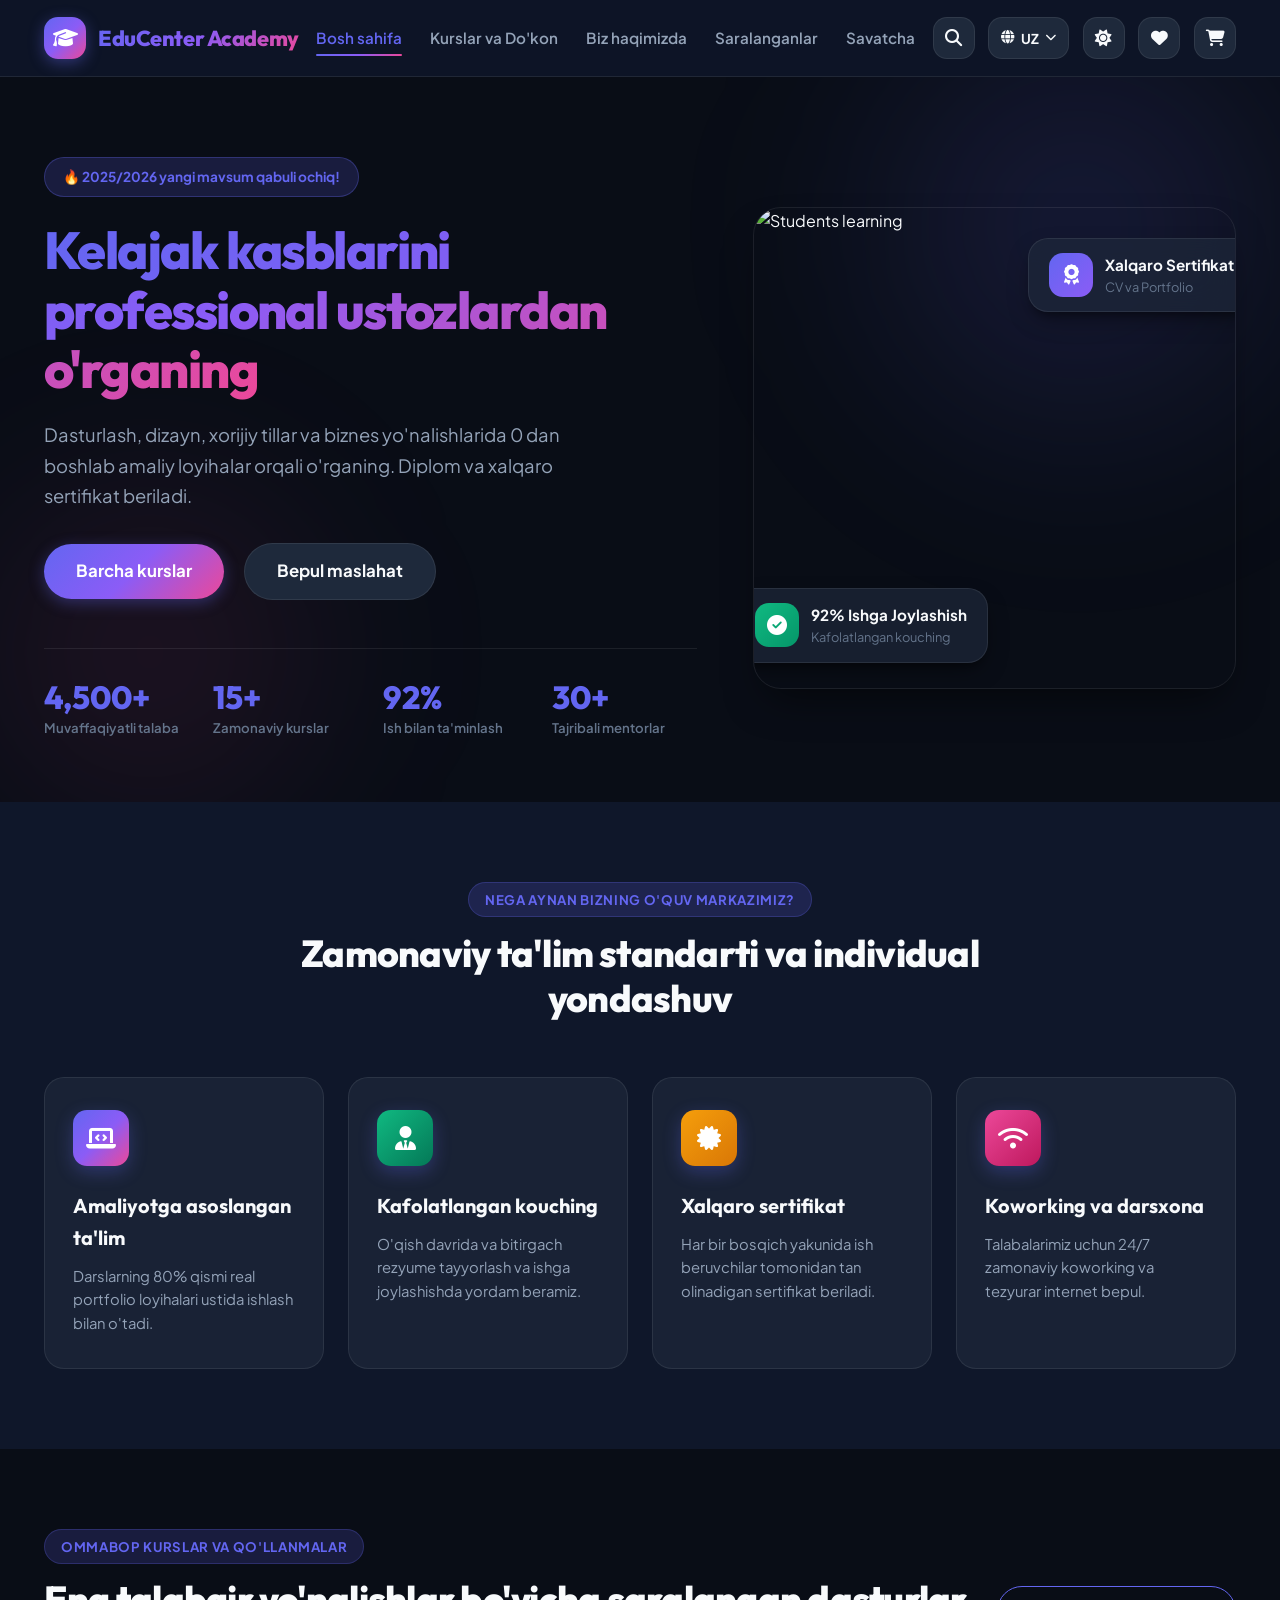
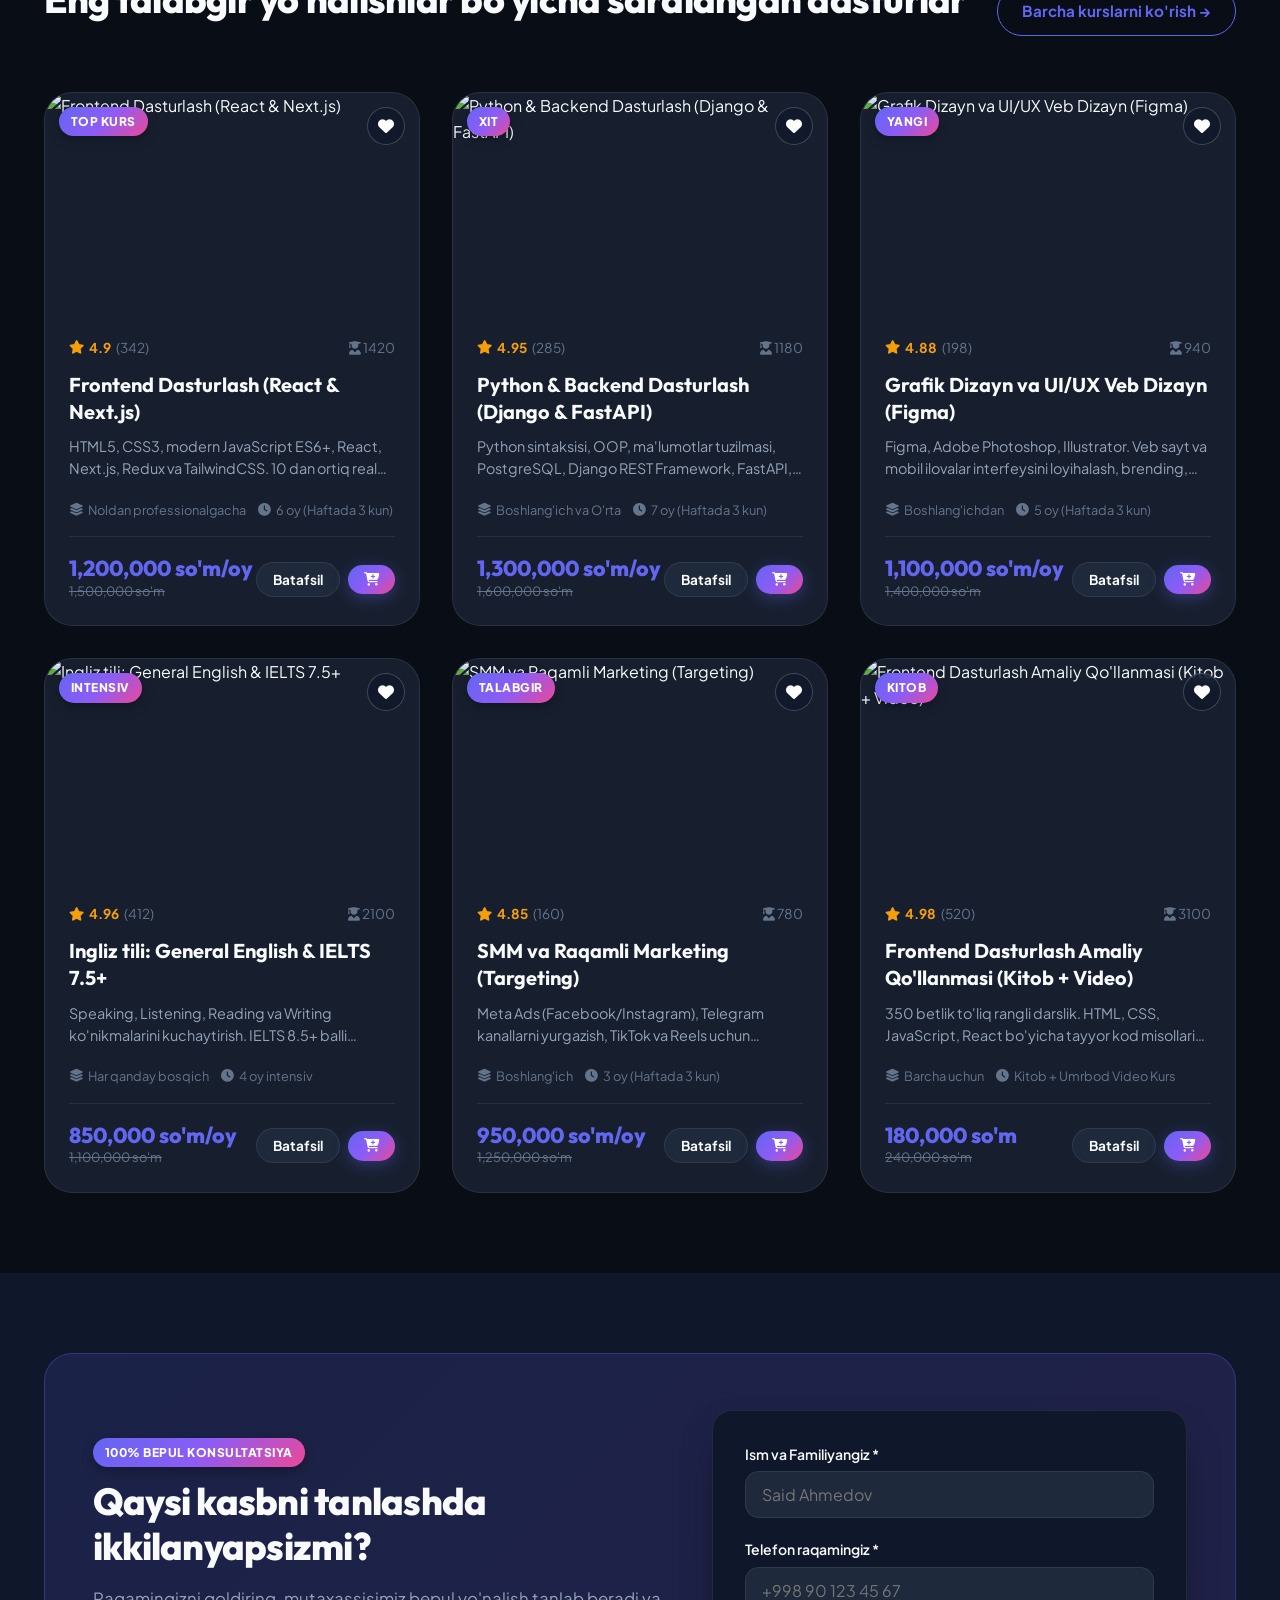
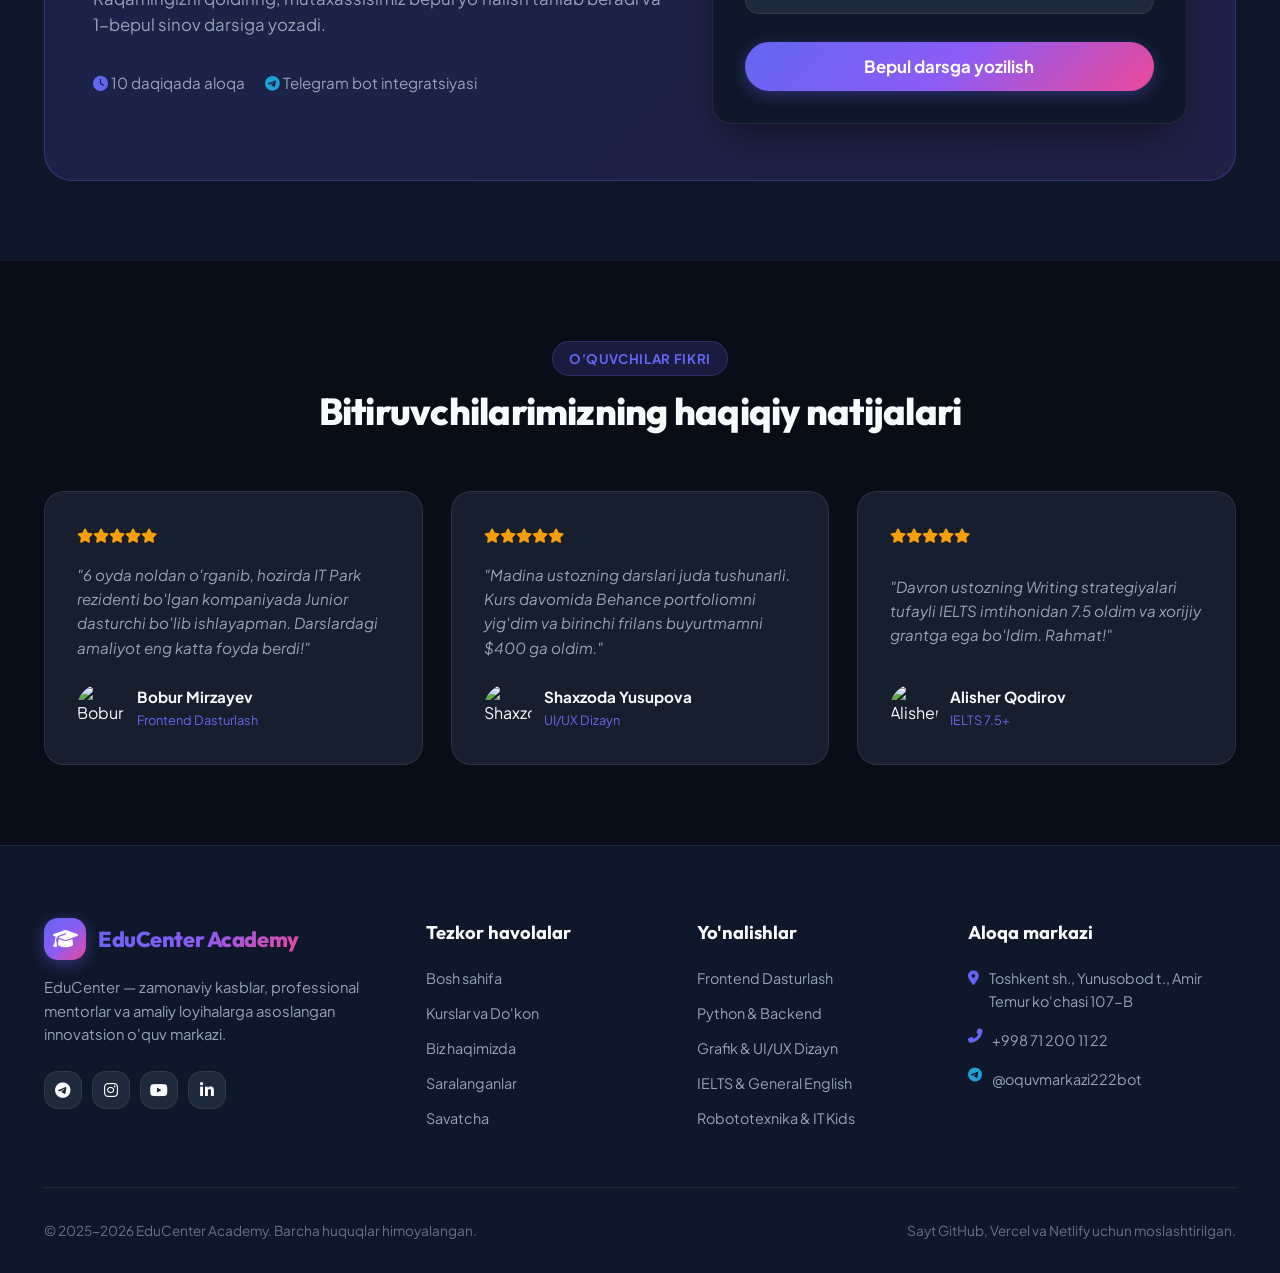
==== index.html @ 139b0b79 "123" ====
<!DOCTYPE html>
<html lang="uz" data-theme="dark">
<head>
  <meta charset="UTF-8">
  <meta name="viewport" content="width=device-width, initial-scale=1.0">
  <title>EduCenter Academy — Zamonaviy IT, Dizayn va Tillar Akademiyasi</title>
  <meta name="description" content="EduCenter Academy — Kelajak kasblarini professional mentorlardan o'rganing. Dasturlash, Dizayn, IELTS va Xorijiy tillar kurslari.">
  <meta property="og:title" content="EduCenter Academy — Kelajak kasblari">
  <meta property="og:description" content="0 dan boshlab amaliy loyihalar orqali o'rganing. Diplom va xalqaro sertifikat.">
  
  <!-- Favicon -->
  <link rel="icon" href="data:image/svg+xml,<svg xmlns='http://www.w3.org/2000/svg' viewBox='0 0 100 100'><text y='.9em' font-size='90'>🎓</text></svg>">
  
  <!-- FontAwesome Icons -->
  <link rel="stylesheet" href="https://cdnjs.cloudflare.com/ajax/libs/font-awesome/6.5.1/css/all.min.css">
  
  <!-- Master Stylesheet -->
  <link rel="stylesheet" href="css/style.css">
</head>
<body>

  <!-- HEADER & NAVIGATION -->
  <header class="site-header">
    <div class="container nav-wrapper">
      <a href="index.html" class="brand-logo" id="brandLogo">
        <div class="logo-badge">
          <i class="fas fa-graduation-cap"></i>
        </div>
        <span class="brand-text" data-i18n="brand_name">EduCenter Academy</span>
      </a>

      <!-- Desktop Nav Links -->
      <nav class="nav-links" id="navLinks">
        <a href="index.html" class="nav-link active" data-i18n="nav_home">Bosh sahifa</a>
        <a href="courses.html" class="nav-link" data-i18n="nav_courses">Kurslar va Do'kon</a>
        <a href="about.html" class="nav-link" data-i18n="nav_about">Biz haqimizda</a>
        <a href="favorites.html" class="nav-link" data-i18n="nav_favorites">Saralanganlar</a>
        <a href="cart.html" class="nav-link" data-i18n="nav_cart">Savatcha</a>
      </nav>

      <!-- Action Tools -->
      <div class="header-actions">
        <!-- Global Search Button -->
        <button class="icon-btn" id="globalSearchBtn" title="Qidiruv">
          <i class="fas fa-search"></i>
        </button>

        <!-- Language Switcher -->
        <div class="lang-selector">
          <button class="lang-btn" id="langSelectorBtn" title="Tilni tanlash">
            <i class="fas fa-globe"></i>
            <span id="currentLangLabel">UZ</span>
            <i class="fas fa-chevron-down" style="font-size: 0.7rem;"></i>
          </button>
          <div class="lang-dropdown" id="langDropdown">
            <button class="lang-item active" data-lang="uz">🇺🇿 O'zbekcha</button>
            <button class="lang-item" data-lang="ru">🇷🇺 Русский</button>
            <button class="lang-item" data-lang="en">🇬🇧 English</button>
          </div>
        </div>

        <!-- Dark/Light Mode Toggle -->
        <button class="icon-btn" id="themeToggleBtn" title="Mavzuni almashtirish">
          <i class="fas fa-sun theme-toggle-icon"></i>
        </button>

        <!-- Favorites Icon -->
        <a href="favorites.html" class="icon-btn" title="Saralanganlar">
          <i class="fas fa-heart"></i>
          <span class="counter-badge fav-count-badge" style="display: none;">0</span>
        </a>

        <!-- Cart Icon -->
        <a href="cart.html" class="icon-btn" title="Savatcha">
          <i class="fas fa-shopping-cart"></i>
          <span class="counter-badge cart-count-badge" style="display: none;">0</span>
        </a>

        <!-- Mobile Burger -->
        <button class="mobile-toggle" id="mobileMenuToggle" title="Menyu">
          <i class="fas fa-bars"></i>
        </button>
      </div>
    </div>
  </header>

  <!-- HERO SECTION -->
  <main>
    <section class="hero-section">
      <div class="hero-glow-bg"></div>
      <div class="hero-glow-bg-2"></div>
      <div class="container hero-grid">
        <div class="hero-content">
          <div class="hero-badge-pill">
            <span data-i18n="hero_badge">🔥 2025/2026 yangi mavsum qabuli ochiq!</span>
          </div>
          <h1 class="hero-title">
            <span class="hero-title-highlight" data-i18n="hero_title">Kelajak kasblarini professional ustozlardan o'rganing</span>
          </h1>
          <p class="hero-desc" data-i18n="hero_desc">
            Dasturlash, dizayn, xorijiy tillar va biznes yo'nalishlarida 0 dan boshlab amaliy loyihalar orqali o'rganing. Diplom va xalqaro sertifikat beriladi.
          </p>
          <div class="hero-cta-group">
            <a href="courses.html" class="btn btn-primary btn-lg" data-i18n="hero_btn_explore">
              <i class="fas fa-compass"></i> Barcha kurslar
            </a>
            <a href="#consultationSection" class="btn btn-secondary btn-lg" data-i18n="hero_btn_consult">
              <i class="fas fa-phone-alt"></i> Bepul maslahat
            </a>
          </div>

          <div class="hero-stats-row">
            <div class="hero-stat-card">
              <span class="stat-number">4,500+</span>
              <span class="stat-label" data-i18n="hero_stat_students">Muvaffaqiyatli talaba</span>
            </div>
            <div class="hero-stat-card">
              <span class="stat-number">15+</span>
              <span class="stat-label" data-i18n="hero_stat_courses">Zamonaviy kurslar</span>
            </div>
            <div class="hero-stat-card">
              <span class="stat-number">92%</span>
              <span class="stat-label" data-i18n="hero_stat_employment">Ish bilan ta'minlash</span>
            </div>
            <div class="hero-stat-card">
              <span class="stat-number">30+</span>
              <span class="stat-label" data-i18n="hero_stat_mentors">Tajribali mentorlar</span>
            </div>
          </div>
        </div>

        <div class="hero-visual">
          <div class="hero-card-stack">
            <img src="https://images.unsplash.com/photo-1522202176988-66273c2fd55f?auto=format&fit=crop&w=800&q=80" alt="Students learning" class="hero-main-img">
            
            <div class="floating-card floating-card-1">
              <div class="floating-icon" style="background: linear-gradient(135deg, #10B981, #059669);">
                <i class="fas fa-check-circle"></i>
              </div>
              <div>
                <div style="font-weight: 700; font-size: 0.95rem;">92% Ishga Joylashish</div>
                <div style="font-size: 0.8rem; color: var(--text-subtle);">Kafolatlangan kouching</div>
              </div>
            </div>

            <div class="floating-card floating-card-2">
              <div class="floating-icon" style="background: linear-gradient(135deg, #6366F1, #8B5CF6);">
                <i class="fas fa-award"></i>
              </div>
              <div>
                <div style="font-weight: 700; font-size: 0.95rem;">Xalqaro Sertifikat</div>
                <div style="font-size: 0.8rem; color: var(--text-subtle);">CV va Portfolio</div>
              </div>
            </div>
          </div>
        </div>
      </div>
    </section>

    <!-- FEATURES SECTION -->
    <section class="section section-alt">
      <div class="container">
        <div class="section-header">
          <span class="section-tag" data-i18n="features_title">Nega aynan biz?</span>
          <h2 class="section-title" data-i18n="features_subtitle">Zamonaviy ta'lim standarti va individual yondashuv</h2>
        </div>

        <div class="features-grid">
          <div class="feature-card">
            <div class="feature-icon-box">
              <i class="fas fa-laptop-code"></i>
            </div>
            <h3 class="feature-title" data-i18n="feat_1_title">Amaliyotga asoslangan ta'lim</h3>
            <p class="feature-desc" data-i18n="feat_1_desc">Darslarning 80% qismi real portfolio loyihalari ustida ishlash bilan o'tadi.</p>
          </div>

          <div class="feature-card">
            <div class="feature-icon-box" style="background: linear-gradient(135deg, #10B981, #047857);">
              <i class="fas fa-user-tie"></i>
            </div>
            <h3 class="feature-title" data-i18n="feat_2_title">Kafolatlangan kouching</h3>
            <p class="feature-desc" data-i18n="feat_2_desc">O'qish davrida va bitirgach rezyume tayyorlash va ishga joylashishda yordam beramiz.</p>
          </div>

          <div class="feature-card">
            <div class="feature-icon-box" style="background: linear-gradient(135deg, #F59E0B, #D97706);">
              <i class="fas fa-certificate"></i>
            </div>
            <h3 class="feature-title" data-i18n="feat_3_title">Xalqaro sertifikat</h3>
            <p class="feature-desc" data-i18n="feat_3_desc">Har bir bosqich yakunida ish beruvchilar tomonidan tan olinadigan sertifikat beriladi.</p>
          </div>

          <div class="feature-card">
            <div class="feature-icon-box" style="background: linear-gradient(135deg, #EC4899, #BE185D);">
              <i class="fas fa-wifi"></i>
            </div>
            <h3 class="feature-title" data-i18n="feat_4_title">Koworking va darsxona</h3>
            <p class="feature-desc" data-i18n="feat_4_desc">Talabalarimiz uchun 24/7 zamonaviy koworking va tezyurar internet bepul.</p>
          </div>
        </div>
      </div>
    </section>

    <!-- POPULAR COURSES SECTION -->
    <section class="section">
      <div class="container">
        <div class="section-header" style="display: flex; justify-content: space-between; align-items: flex-end; text-align: left; max-width: 100%;">
          <div>
            <span class="section-tag" data-i18n="popular_courses_title">Ommabop dasturlar</span>
            <h2 class="section-title" data-i18n="popular_courses_subtitle">Eng talabgir yo'nalishlar bo'yicha saralangan dasturlar</h2>
          </div>
          <a href="courses.html" class="btn btn-outline" data-i18n="view_all_courses">Barcha kurslarni ko'rish →</a>
        </div>

        <div class="courses-grid" id="homeCoursesGrid">
          <!-- Kurslar JS orqali avtomatik joylanadi -->
        </div>
      </div>
    </section>

    <!-- CONSULTATION & TELEGRAM LEAD SECTION -->
    <section class="section section-alt" id="consultationSection">
      <div class="container">
        <div class="consultation-box">
          <div>
            <span class="badge-tag" style="position: static; margin-bottom: 12px; display: inline-block;">100% BEPUL KONSULTATSIYA</span>
            <h2 class="section-title" data-i18n="consult_title" style="margin-bottom: 1rem;">Qaysi kasbni tanlashda ikkilanyapsizmi?</h2>
            <p class="section-subtitle" data-i18n="consult_subtitle" style="text-align: left; margin-bottom: 2rem;">
              Raqamingizni qoldiring, mutaxassisimiz bepul yo'nalish tanlab beradi va 1-bepul sinov darsiga yozadi.
            </p>
            <div style="display: flex; gap: 20px; align-items: center; color: var(--text-muted); font-size: 0.95rem;">
              <div><i class="fas fa-clock" style="color: var(--primary);"></i> 10 daqiqada aloqa</div>
              <div><i class="fab fa-telegram" style="color: #229ED9;"></i> Telegram bot integratsiyasi</div>
            </div>
          </div>

          <div class="consult-form">
            <form id="homeConsultForm">
              <div class="form-group">
                <label class="form-label" for="consultName" data-i18n="form_name">Ism va Familiyangiz *</label>
                <input type="text" id="consultName" class="form-control" placeholder="Said Ahmedov" data-i18n-ph="form_name_placeholder" required>
              </div>
              <div class="form-group">
                <label class="form-label" for="consultPhone" data-i18n="form_phone">Telefon raqamingiz *</label>
                <input type="tel" id="consultPhone" class="form-control" placeholder="+998 90 123 45 67" data-i18n-ph="form_phone_placeholder" required>
              </div>
              <button type="submit" class="btn btn-primary btn-lg" style="width: 100%; margin-top: 0.5rem;" data-i18n="consult_btn">
                <i class="fas fa-paper-plane"></i> Bepul darsga yozilish
              </button>
            </form>
          </div>
        </div>
      </div>
    </section>

    <!-- TESTIMONIALS / REVIEWS -->
    <section class="section">
      <div class="container">
        <div class="section-header">
          <span class="section-tag">O'quvchilar fikri</span>
          <h2 class="section-title">Bitiruvchilarimizning haqiqiy natijalari</h2>
        </div>

        <div class="reviews-grid" id="reviewsGrid">
          <!-- JS orqali to'ldiriladi -->
        </div>
      </div>
    </section>
  </main>

  <!-- COURSE DETAIL MODAL -->
  <div class="modal-overlay" id="courseDetailModal">
    <div class="modal-content">
      <button class="modal-close-btn" title="Yopish"><i class="fas fa-times"></i></button>
      <div id="courseModalBody"></div>
    </div>
  </div>

  <!-- GLOBAL SEARCH MODAL -->
  <div class="modal-overlay" id="globalSearchModal">
    <div class="modal-content" style="max-width: 650px;">
      <button class="modal-close-btn" title="Yopish"><i class="fas fa-times"></i></button>
      <h3 style="font-family: var(--font-heading); font-size: 1.35rem; margin-bottom: 1.25rem;" data-i18n="search_global_title">Tezkor qidiruv</h3>
      <div style="position: relative; margin-bottom: 1.25rem;">
        <i class="fas fa-search" style="position: absolute; left: 18px; top: 50%; transform: translateY(-50%); color: var(--text-muted);"></i>
        <input 
          type="text" 
          id="globalSearchInput" 
          class="form-control" 
          placeholder="Kurs nomi, yo'nalish yoki mentor..." 
          data-i18n-ph="search_quick_placeholder" 
          style="padding-left: 48px; height: 50px; font-size: 1rem;" 
          autocomplete="off"
        >
      </div>
      <div id="globalSearchResults" style="max-height: 380px; overflow-y: auto; display: flex; flex-direction: column; gap: 10px;">
        <!-- Live search items -->
      </div>
    </div>
  </div>

  <!-- FOOTER -->
  <footer class="site-footer">
    <div class="container">
      <div class="footer-grid">
        <div>
          <a href="index.html" class="brand-logo" style="margin-bottom: 1rem;">
            <div class="logo-badge"><i class="fas fa-graduation-cap"></i></div>
            <span class="brand-text" data-i18n="brand_name">EduCenter Academy</span>
          </a>
          <p class="footer-brand-desc" data-i18n="footer_desc">
            EduCenter — zamonaviy kasblar, professional mentorlar va amaliy loyihalarga asoslangan innovatsion o'quv markazi.
          </p>
          <div class="social-links">
            <a href="https://t.me/oquvmarkazi222bot" target="_blank" class="social-btn" title="Telegram Bot"><i class="fab fa-telegram-plane"></i></a>
            <a href="#" class="social-btn" title="Instagram"><i class="fab fa-instagram"></i></a>
            <a href="#" class="social-btn" title="YouTube"><i class="fab fa-youtube"></i></a>
            <a href="#" class="social-btn" title="LinkedIn"><i class="fab fa-linkedin-in"></i></a>
          </div>
        </div>

        <div>
          <h4 class="footer-heading" data-i18n="footer_quick_links">Tezkor havolalar</h4>
          <div class="footer-menu">
            <a href="index.html" class="footer-menu-link" data-i18n="nav_home">Bosh sahifa</a>
            <a href="courses.html" class="footer-menu-link" data-i18n="nav_courses">Kurslar va Do'kon</a>
            <a href="about.html" class="footer-menu-link" data-i18n="nav_about">Biz haqimizda</a>
            <a href="favorites.html" class="footer-menu-link" data-i18n="nav_favorites">Saralanganlar</a>
            <a href="cart.html" class="footer-menu-link" data-i18n="nav_cart">Savatcha</a>
          </div>
        </div>

        <div>
          <h4 class="footer-heading" data-i18n="footer_courses_title">Yo'nalishlar</h4>
          <div class="footer-menu">
            <a href="courses.html" class="footer-menu-link">Frontend Dasturlash</a>
            <a href="courses.html" class="footer-menu-link">Python & Backend</a>
            <a href="courses.html" class="footer-menu-link">Grafik & UI/UX Dizayn</a>
            <a href="courses.html" class="footer-menu-link">IELTS & General English</a>
            <a href="courses.html" class="footer-menu-link">Robototexnika & IT Kids</a>
          </div>
        </div>

        <div>
          <h4 class="footer-heading" data-i18n="footer_contact_title">Aloqa markazi</h4>
          <div class="footer-menu" style="gap: 1rem;">
            <div style="display: flex; gap: 10px; color: var(--text-muted); font-size: 0.9rem;">
              <i class="fas fa-map-marker-alt" style="color: var(--primary); margin-top: 4px;"></i>
              <span>Toshkent sh., Yunusobod t., Amir Temur ko'chasi 107-B</span>
            </div>
            <div style="display: flex; gap: 10px; color: var(--text-muted); font-size: 0.9rem;">
              <i class="fas fa-phone-alt" style="color: var(--primary);"></i>
              <a href="tel:+998712001122" style="color: inherit;">+998 71 200 11 22</a>
            </div>
            <div style="display: flex; gap: 10px; color: var(--text-muted); font-size: 0.9rem;">
              <i class="fab fa-telegram" style="color: #229ED9;"></i>
              <a href="https://t.me/oquvmarkazi222bot" target="_blank" style="color: inherit;">@oquvmarkazi222bot</a>
            </div>
          </div>
        </div>
      </div>

      <div class="footer-bottom">
        <div>&copy; 2025-2026 EduCenter Academy. <span data-i18n="footer_rights">Barcha huquqlar himoyalangan.</span></div>
        <div data-i18n="footer_developer_note">GitHub, Vercel va Netlify uchun moslashtirilgan.</div>
      </div>
    </div>
  </footer>

  <!-- Scripts -->
  <script src="js/config.js"></script>
  <script src="js/translations.js"></script>
  <script src="js/courses-data.js"></script>
  <script src="js/main.js"></script>
</body>
</html>
---- css/style.css ----
/* ==========================================================================
   EduCenter Academy - Master Design System
   Modern Glassmorphic Dark & Light Theme
   ========================================================================== */

@import url('https://fonts.googleapis.com/css2?family=Plus+Jakarta+Sans:wght@300;400;500;600;700;800&family=Outfit:wght@400;500;600;700;800&display=swap');

:root {
  /* Common tokens */
  --font-main: 'Plus Jakarta Sans', -apple-system, BlinkMacSystemFont, sans-serif;
  --font-heading: 'Outfit', sans-serif;
  --transition-fast: 0.2s cubic-bezier(0.4, 0, 0.2, 1);
  --transition-normal: 0.3s cubic-bezier(0.4, 0, 0.2, 1);
  --transition-smooth: 0.4s cubic-bezier(0.16, 1, 0.3, 1);
  --radius-sm: 8px;
  --radius-md: 14px;
  --radius-lg: 20px;
  --radius-xl: 28px;
  --radius-full: 9999px;
  
  /* Brand colors */
  --primary: #6366F1;
  --primary-hover: #4F46E5;
  --primary-light: rgba(99, 102, 241, 0.12);
  --secondary: #8B5CF6;
  --accent-pink: #EC4899;
  --accent-emerald: #10B981;
  --accent-amber: #F59E0B;
  --accent-red: #EF4444;

  --gradient-primary: linear-gradient(135deg, #6366F1 0%, #8B5CF6 50%, #EC4899 100%);
  --gradient-glow: linear-gradient(135deg, rgba(99, 102, 241, 0.4), rgba(139, 92, 246, 0.4));
  --gradient-card: linear-gradient(180deg, rgba(255, 255, 255, 0.05) 0%, rgba(255, 255, 255, 0.01) 100%);
}

/* Dark Theme (Default) */
[data-theme="dark"] {
  --bg-body: #090D16;
  --bg-surface: #0F172A;
  --bg-surface-elevated: #1E293B;
  --bg-card: rgba(30, 41, 59, 0.7);
  --bg-card-hover: rgba(30, 41, 59, 0.95);
  --bg-input: #1E293B;
  --text-main: #F8FAFC;
  --text-muted: #94A3B8;
  --text-subtle: #64748B;
  --border-color: rgba(255, 255, 255, 0.08);
  --border-focus: #6366F1;
  --nav-bg: rgba(15, 23, 42, 0.85);
  --shadow-sm: 0 2px 8px rgba(0, 0, 0, 0.3);
  --shadow-md: 0 10px 25px -5px rgba(0, 0, 0, 0.4), 0 8px 10px -6px rgba(0, 0, 0, 0.4);
  --shadow-lg: 0 20px 40px -15px rgba(0, 0, 0, 0.6);
  --shadow-glow: 0 0 35px rgba(99, 102, 241, 0.3);
  --badge-bg: rgba(99, 102, 241, 0.18);
  --modal-overlay: rgba(5, 8, 15, 0.85);
}

/* Light Theme */
[data-theme="light"] {
  --bg-body: #F8FAFC;
  --bg-surface: #FFFFFF;
  --bg-surface-elevated: #F1F5F9;
  --bg-card: #FFFFFF;
  --bg-card-hover: #FFFFFF;
  --bg-input: #F8FAFC;
  --text-main: #0F172A;
  --text-muted: #475569;
  --text-subtle: #94A3B8;
  --border-color: rgba(15, 23, 42, 0.08);
  --border-focus: #4F46E5;
  --nav-bg: rgba(255, 255, 255, 0.9);
  --shadow-sm: 0 2px 8px rgba(15, 23, 42, 0.04);
  --shadow-md: 0 10px 25px -5px rgba(15, 23, 42, 0.08), 0 8px 10px -6px rgba(15, 23, 42, 0.04);
  --shadow-lg: 0 20px 35px -10px rgba(15, 23, 42, 0.12);
  --shadow-glow: 0 0 30px rgba(99, 102, 241, 0.2);
  --badge-bg: rgba(99, 102, 241, 0.1);
  --modal-overlay: rgba(15, 23, 42, 0.6);
}

/* ==========================================================================
   Base Styles & Reset
   ========================================================================== */
*, *::before, *::after {
  box-sizing: border-box;
  margin: 0;
  padding: 0;
}

html {
  scroll-behavior: smooth;
  font-size: 16px;
}

body {
  font-family: var(--font-main);
  background-color: var(--bg-body);
  color: var(--text-main);
  line-height: 1.6;
  min-height: 100vh;
  display: flex;
  flex-direction: column;
  overflow-x: hidden;
  transition: background-color var(--transition-normal), color var(--transition-normal);
}

a {
  color: inherit;
  text-decoration: none;
  transition: color var(--transition-fast);
}

button, input, select, textarea {
  font-family: inherit;
  font-size: 1rem;
}

button {
  cursor: pointer;
  border: none;
  background: none;
}

img {
  max-width: 100%;
  height: auto;
  display: block;
}

ul {
  list-style: none;
}

.container {
  width: 100%;
  max-width: 1240px;
  margin: 0 auto;
  padding: 0 1.5rem;
}

/* ==========================================================================
   Header & Navigation
   ========================================================================== */
.site-header {
  position: sticky;
  top: 0;
  z-index: 1000;
  background-color: var(--nav-bg);
  backdrop-filter: blur(16px);
  -webkit-backdrop-filter: blur(16px);
  border-bottom: 1px solid var(--border-color);
  transition: background-color var(--transition-normal), border-color var(--transition-normal);
}

.nav-wrapper {
  display: flex;
  align-items: center;
  justify-content: space-between;
  height: 76px;
}

.brand-logo {
  display: flex;
  align-items: center;
  gap: 12px;
  font-family: var(--font-heading);
  font-size: 1.35rem;
  font-weight: 800;
  letter-spacing: -0.02em;
}

.logo-badge {
  width: 42px;
  height: 42px;
  background: var(--gradient-primary);
  border-radius: var(--radius-md);
  display: flex;
  align-items: center;
  justify-content: center;
  color: #fff;
  font-size: 1.25rem;
  box-shadow: 0 4px 15px rgba(99, 102, 241, 0.4);
}

.brand-text {
  background: var(--gradient-primary);
  -webkit-background-clip: text;
  -webkit-text-fill-color: transparent;
}

.nav-links {
  display: flex;
  align-items: center;
  gap: 1.75rem;
}

.nav-link {
  font-weight: 600;
  font-size: 0.95rem;
  color: var(--text-muted);
  position: relative;
  padding: 6px 0;
}

.nav-link:hover,
.nav-link.active {
  color: var(--primary);
}

.nav-link.active::after {
  content: '';
  position: absolute;
  bottom: 0;
  left: 0;
  width: 100%;
  height: 2px;
  background: var(--gradient-primary);
  border-radius: var(--radius-full);
}

/* Header Action Tools */
.header-actions {
  display: flex;
  align-items: center;
  gap: 0.85rem;
}

.icon-btn {
  position: relative;
  width: 42px;
  height: 42px;
  border-radius: var(--radius-md);
  background-color: var(--bg-surface-elevated);
  border: 1px solid var(--border-color);
  color: var(--text-main);
  display: flex;
  align-items: center;
  justify-content: center;
  font-size: 1.05rem;
  transition: all var(--transition-fast);
}

.icon-btn:hover {
  background-color: var(--primary);
  color: #fff;
  border-color: var(--primary);
  transform: translateY(-2px);
  box-shadow: 0 4px 12px rgba(99, 102, 241, 0.25);
}

.counter-badge {
  position: absolute;
  top: -5px;
  right: -5px;
  background: var(--accent-pink);
  color: #fff;
  font-size: 0.7rem;
  font-weight: 700;
  min-width: 18px;
  height: 18px;
  padding: 0 5px;
  border-radius: var(--radius-full);
  display: flex;
  align-items: center;
  justify-content: center;
  border: 2px solid var(--bg-surface);
  animation: pulseBadge 2s infinite;
}

@keyframes pulseBadge {
  0%, 100% { transform: scale(1); }
  50% { transform: scale(1.15); }
}

/* Language Switcher */
.lang-selector {
  position: relative;
}

.lang-btn {
  height: 42px;
  padding: 0 12px;
  border-radius: var(--radius-md);
  background-color: var(--bg-surface-elevated);
  border: 1px solid var(--border-color);
  color: var(--text-main);
  display: flex;
  align-items: center;
  gap: 6px;
  font-size: 0.85rem;
  font-weight: 700;
  transition: all var(--transition-fast);
}

.lang-btn:hover {
  border-color: var(--primary);
}

.lang-dropdown {
  position: absolute;
  top: calc(100% + 8px);
  right: 0;
  min-width: 140px;
  background-color: var(--bg-surface);
  border: 1px solid var(--border-color);
  border-radius: var(--radius-md);
  box-shadow: var(--shadow-lg);
  padding: 6px;
  display: none;
  flex-direction: column;
  gap: 4px;
  z-index: 1050;
}

.lang-dropdown.show {
  display: flex;
}

.lang-item {
  display: flex;
  align-items: center;
  gap: 8px;
  padding: 8px 12px;
  border-radius: var(--radius-sm);
  color: var(--text-muted);
  font-size: 0.85rem;
  font-weight: 600;
  transition: all var(--transition-fast);
}

.lang-item:hover,
.lang-item.active {
  background-color: var(--primary-light);
  color: var(--primary);
}

/* Mobile Menu Toggle */
.mobile-toggle {
  display: none;
  width: 42px;
  height: 42px;
  border-radius: var(--radius-md);
  background-color: var(--bg-surface-elevated);
  border: 1px solid var(--border-color);
  color: var(--text-main);
  align-items: center;
  justify-content: center;
  font-size: 1.25rem;
}

/* ==========================================================================
   Buttons & Form Elements
   ========================================================================== */
.btn {
  display: inline-flex;
  align-items: center;
  justify-content: center;
  gap: 8px;
  padding: 12px 24px;
  border-radius: var(--radius-full);
  font-weight: 700;
  font-size: 0.95rem;
  transition: all var(--transition-normal);
  text-align: center;
  white-space: nowrap;
}

.btn-primary {
  background: var(--gradient-primary);
  color: #fff;
  box-shadow: 0 4px 15px rgba(99, 102, 241, 0.35);
}

.btn-primary:hover {
  transform: translateY(-2px);
  box-shadow: 0 8px 25px rgba(99, 102, 241, 0.5);
  color: #fff;
}

.btn-secondary {
  background-color: var(--bg-surface-elevated);
  border: 1px solid var(--border-color);
  color: var(--text-main);
}

.btn-secondary:hover {
  background-color: var(--border-color);
  transform: translateY(-2px);
}

.btn-outline {
  background: transparent;
  border: 1.5px solid var(--primary);
  color: var(--primary);
}

.btn-outline:hover {
  background-color: var(--primary);
  color: #fff;
}

.btn-sm {
  padding: 8px 16px;
  font-size: 0.85rem;
}

.btn-lg {
  padding: 14px 32px;
  font-size: 1.05rem;
}

.btn-danger {
  background-color: rgba(239, 68, 68, 0.15);
  color: var(--accent-red);
  border: 1px solid rgba(239, 68, 68, 0.3);
}

.btn-danger:hover {
  background-color: var(--accent-red);
  color: #fff;
}

/* Form inputs */
.form-group {
  display: flex;
  flex-direction: column;
  gap: 6px;
  margin-bottom: 1.25rem;
}

.form-label {
  font-size: 0.875rem;
  font-weight: 600;
  color: var(--text-main);
}

.form-control {
  width: 100%;
  padding: 12px 16px;
  border-radius: var(--radius-md);
  background-color: var(--bg-input);
  border: 1px solid var(--border-color);
  color: var(--text-main);
  outline: none;
  transition: all var(--transition-fast);
}

.form-control:focus {
  border-color: var(--border-focus);
  box-shadow: 0 0 0 3px rgba(99, 102, 241, 0.2);
}

/* ==========================================================================
   Hero Section
   ========================================================================== */
.hero-section {
  position: relative;
  padding: 5rem 0 4rem;
  overflow: hidden;
}

.hero-glow-bg {
  position: absolute;
  width: 600px;
  height: 600px;
  border-radius: 50%;
  background: radial-gradient(circle, rgba(99, 102, 241, 0.18) 0%, transparent 70%);
  top: -150px;
  right: -100px;
  filter: blur(80px);
  pointer-events: none;
  z-index: 0;
}

.hero-glow-bg-2 {
  position: absolute;
  width: 500px;
  height: 500px;
  border-radius: 50%;
  background: radial-gradient(circle, rgba(236, 72, 153, 0.12) 0%, transparent 70%);
  bottom: -100px;
  left: -100px;
  filter: blur(80px);
  pointer-events: none;
  z-index: 0;
}

.hero-grid {
  display: grid;
  grid-template-columns: 1.15fr 0.85fr;
  gap: 3.5rem;
  align-items: center;
  position: relative;
  z-index: 1;
}

.hero-badge-pill {
  display: inline-flex;
  align-items: center;
  gap: 8px;
  padding: 8px 18px;
  background: var(--badge-bg);
  border: 1px solid rgba(99, 102, 241, 0.3);
  border-radius: var(--radius-full);
  color: var(--primary);
  font-weight: 700;
  font-size: 0.85rem;
  margin-bottom: 1.5rem;
}

.hero-title {
  font-family: var(--font-heading);
  font-size: 3.25rem;
  font-weight: 800;
  line-height: 1.15;
  margin-bottom: 1.25rem;
  letter-spacing: -0.03em;
}

.hero-title-highlight {
  background: var(--gradient-primary);
  -webkit-background-clip: text;
  -webkit-text-fill-color: transparent;
}

.hero-desc {
  font-size: 1.15rem;
  color: var(--text-muted);
  line-height: 1.65;
  margin-bottom: 2rem;
  max-width: 560px;
}

.hero-cta-group {
  display: flex;
  align-items: center;
  gap: 1.25rem;
  flex-wrap: wrap;
  margin-bottom: 3rem;
}

.hero-stats-row {
  display: grid;
  grid-template-columns: repeat(4, 1fr);
  gap: 1.5rem;
  padding-top: 2rem;
  border-top: 1px solid var(--border-color);
}

.hero-stat-card {
  display: flex;
  flex-direction: column;
}

.stat-number {
  font-family: var(--font-heading);
  font-size: 2rem;
  font-weight: 800;
  color: var(--primary);
  line-height: 1;
  margin-bottom: 4px;
}

.stat-label {
  font-size: 0.825rem;
  color: var(--text-subtle);
  font-weight: 600;
}

/* Hero Visual Banner */
.hero-visual {
  position: relative;
}

.hero-card-stack {
  position: relative;
  border-radius: var(--radius-xl);
  overflow: hidden;
  box-shadow: var(--shadow-lg);
  border: 1px solid var(--border-color);
}

.hero-main-img {
  width: 100%;
  height: 480px;
  object-fit: cover;
  transition: transform 0.6s ease;
}

.hero-card-stack:hover .hero-main-img {
  transform: scale(1.03);
}

.floating-card {
  position: absolute;
  background: var(--bg-card);
  backdrop-filter: blur(16px);
  -webkit-backdrop-filter: blur(16px);
  border: 1px solid var(--border-color);
  padding: 14px 20px;
  border-radius: var(--radius-lg);
  box-shadow: var(--shadow-md);
  display: flex;
  align-items: center;
  gap: 12px;
  z-index: 2;
  animation: floatAnim 4s ease-in-out infinite;
}

.floating-card-1 {
  bottom: 25px;
  left: -20px;
}

.floating-card-2 {
  top: 30px;
  right: -20px;
  animation-delay: -2s;
}

@keyframes floatAnim {
  0%, 100% { transform: translateY(0); }
  50% { transform: translateY(-10px); }
}

.floating-icon {
  width: 44px;
  height: 44px;
  border-radius: var(--radius-md);
  display: flex;
  align-items: center;
  justify-content: center;
  font-size: 1.25rem;
  color: #fff;
}

/* ==========================================================================
   Section Headers & Grids
   ========================================================================== */
.section {
  padding: 5rem 0;
  position: relative;
}

.section-alt {
  background-color: var(--bg-surface);
}

.section-header {
  text-align: center;
  max-width: 720px;
  margin: 0 auto 3.5rem;
}

.section-tag {
  display: inline-block;
  padding: 6px 16px;
  background: var(--badge-bg);
  border: 1px solid rgba(99, 102, 241, 0.25);
  border-radius: var(--radius-full);
  color: var(--primary);
  font-size: 0.825rem;
  font-weight: 700;
  text-transform: uppercase;
  letter-spacing: 0.05em;
  margin-bottom: 0.85rem;
}

.section-title {
  font-family: var(--font-heading);
  font-size: 2.35rem;
  font-weight: 800;
  line-height: 1.2;
  margin-bottom: 0.85rem;
  letter-spacing: -0.02em;
}

.section-subtitle {
  font-size: 1.05rem;
  color: var(--text-muted);
}

/* ==========================================================================
   Features Cards
   ========================================================================== */
.features-grid {
  display: grid;
  grid-template-columns: repeat(4, 1fr);
  gap: 1.5rem;
}

.feature-card {
  background-color: var(--bg-card);
  backdrop-filter: blur(12px);
  border: 1px solid var(--border-color);
  border-radius: var(--radius-lg);
  padding: 2rem 1.75rem;
  transition: all var(--transition-normal);
  display: flex;
  flex-direction: column;
}

.feature-card:hover {
  transform: translateY(-6px);
  border-color: rgba(99, 102, 241, 0.4);
  box-shadow: var(--shadow-md), var(--shadow-glow);
}

.feature-icon-box {
  width: 56px;
  height: 56px;
  border-radius: var(--radius-md);
  background: var(--gradient-primary);
  color: #fff;
  display: flex;
  align-items: center;
  justify-content: center;
  font-size: 1.5rem;
  margin-bottom: 1.5rem;
  box-shadow: 0 6px 18px rgba(99, 102, 241, 0.3);
}

.feature-title {
  font-family: var(--font-heading);
  font-size: 1.25rem;
  font-weight: 700;
  margin-bottom: 0.65rem;
}

.feature-desc {
  font-size: 0.925rem;
  color: var(--text-muted);
  line-height: 1.6;
}

/* ==========================================================================
   Course Cards & Catalog Filter
   ========================================================================== */
.filter-tabs {
  display: flex;
  align-items: center;
  justify-content: center;
  gap: 0.65rem;
  flex-wrap: wrap;
  margin-bottom: 2.5rem;
}

.filter-btn {
  padding: 10px 22px;
  border-radius: var(--radius-full);
  background-color: var(--bg-surface-elevated);
  border: 1px solid var(--border-color);
  color: var(--text-muted);
  font-weight: 600;
  font-size: 0.9rem;
  transition: all var(--transition-fast);
}

.filter-btn:hover {
  color: var(--primary);
  border-color: var(--primary);
}

.filter-btn.active {
  background: var(--gradient-primary);
  color: #fff;
  border-color: transparent;
  box-shadow: 0 4px 15px rgba(99, 102, 241, 0.35);
}

.courses-grid {
  display: grid;
  grid-template-columns: repeat(3, 1fr);
  gap: 2rem;
}

.course-card {
  background-color: var(--bg-card);
  border: 1px solid var(--border-color);
  border-radius: var(--radius-xl);
  overflow: hidden;
  display: flex;
  flex-direction: column;
  transition: all var(--transition-normal);
  position: relative;
}

.course-card:hover {
  transform: translateY(-8px);
  box-shadow: var(--shadow-lg);
  border-color: rgba(99, 102, 241, 0.4);
}

.course-thumb-wrap {
  position: relative;
  width: 100%;
  height: 220px;
  overflow: hidden;
}

.course-img {
  width: 100%;
  height: 100%;
  object-fit: cover;
  transition: transform 0.5s ease;
}

.course-card:hover .course-img {
  transform: scale(1.08);
}

.badge-tag {
  position: absolute;
  top: 14px;
  left: 14px;
  padding: 5px 12px;
  border-radius: var(--radius-full);
  font-size: 0.75rem;
  font-weight: 800;
  letter-spacing: 0.04em;
  color: #fff;
  background: var(--gradient-primary);
  box-shadow: 0 4px 12px rgba(0, 0, 0, 0.3);
}

.fav-toggle-btn {
  position: absolute;
  top: 14px;
  right: 14px;
  width: 38px;
  height: 38px;
  border-radius: var(--radius-full);
  background: rgba(15, 23, 42, 0.65);
  backdrop-filter: blur(8px);
  border: 1px solid rgba(255, 255, 255, 0.2);
  color: #fff;
  display: flex;
  align-items: center;
  justify-content: center;
  font-size: 1rem;
  transition: all var(--transition-fast);
}

.fav-toggle-btn:hover {
  background: rgba(239, 68, 68, 0.9);
  color: #fff;
  transform: scale(1.1);
}

.fav-toggle-btn.favorited {
  background: #EF4444;
  color: #fff;
  border-color: #EF4444;
}

.course-content {
  padding: 1.5rem;
  display: flex;
  flex-direction: column;
  flex-grow: 1;
}

.course-meta {
  display: flex;
  align-items: center;
  justify-content: space-between;
  margin-bottom: 0.75rem;
  font-size: 0.85rem;
  color: var(--text-subtle);
}

.course-rating {
  display: flex;
  align-items: center;
  gap: 5px;
  color: var(--accent-amber);
  font-weight: 700;
}

.course-title {
  font-family: var(--font-heading);
  font-size: 1.25rem;
  font-weight: 700;
  line-height: 1.35;
  margin-bottom: 0.65rem;
  color: var(--text-main);
  min-height: 54px;
}

.course-desc {
  font-size: 0.9rem;
  color: var(--text-muted);
  line-height: 1.55;
  margin-bottom: 1.25rem;
  display: -webkit-box;
  -webkit-line-clamp: 2;
  -webkit-box-orient: vertical;
  overflow: hidden;
}

.course-details-pills {
  display: flex;
  align-items: center;
  gap: 12px;
  font-size: 0.8rem;
  color: var(--text-subtle);
  margin-bottom: 1.25rem;
  padding-bottom: 1rem;
  border-bottom: 1px solid var(--border-color);
}

.detail-pill {
  display: flex;
  align-items: center;
  gap: 5px;
}

.course-footer {
  display: flex;
  align-items: center;
  justify-content: space-between;
  margin-top: auto;
}

.course-price-wrap {
  display: flex;
  flex-direction: column;
}

.course-price {
  font-family: var(--font-heading);
  font-size: 1.35rem;
  font-weight: 800;
  color: var(--primary);
  line-height: 1.1;
}

.course-old-price {
  font-size: 0.8rem;
  color: var(--text-subtle);
  text-decoration: line-through;
}

.course-actions-wrap {
  display: flex;
  align-items: center;
  gap: 8px;
}

/* ==========================================================================
   Mentors & Testimonials
   ========================================================================== */
.mentors-grid {
  display: grid;
  grid-template-columns: repeat(4, 1fr);
  gap: 1.75rem;
}

.mentor-card {
  background-color: var(--bg-card);
  border: 1px solid var(--border-color);
  border-radius: var(--radius-lg);
  overflow: hidden;
  text-align: center;
  transition: all var(--transition-normal);
}

.mentor-card:hover {
  transform: translateY(-6px);
  box-shadow: var(--shadow-md);
  border-color: rgba(99, 102, 241, 0.4);
}

.mentor-photo-wrap {
  width: 100%;
  height: 240px;
  overflow: hidden;
}

.mentor-photo {
  width: 100%;
  height: 100%;
  object-fit: cover;
  transition: transform 0.5s ease;
}

.mentor-card:hover .mentor-photo {
  transform: scale(1.06);
}

.mentor-info {
  padding: 1.5rem 1.25rem;
}

.mentor-name {
  font-family: var(--font-heading);
  font-size: 1.2rem;
  font-weight: 700;
  margin-bottom: 4px;
}

.mentor-role {
  color: var(--primary);
  font-size: 0.85rem;
  font-weight: 600;
  margin-bottom: 0.75rem;
}

.mentor-exp {
  display: inline-block;
  padding: 4px 10px;
  background-color: var(--bg-surface-elevated);
  border-radius: var(--radius-full);
  font-size: 0.75rem;
  font-weight: 700;
  color: var(--text-subtle);
}

/* Testimonials */
.reviews-grid {
  display: grid;
  grid-template-columns: repeat(3, 1fr);
  gap: 1.75rem;
}

.review-card {
  background-color: var(--bg-card);
  border: 1px solid var(--border-color);
  border-radius: var(--radius-lg);
  padding: 2rem;
  display: flex;
  flex-direction: column;
  justify-content: space-between;
}

.review-stars {
  color: var(--accent-amber);
  margin-bottom: 1rem;
  font-size: 0.9rem;
}

.review-text {
  font-size: 0.95rem;
  line-height: 1.6;
  color: var(--text-muted);
  margin-bottom: 1.5rem;
  font-style: italic;
}

.review-author {
  display: flex;
  align-items: center;
  gap: 12px;
}

.review-avatar {
  width: 48px;
  height: 48px;
  border-radius: 50%;
  object-fit: cover;
}

.author-name {
  font-weight: 700;
  font-size: 0.95rem;
}

.author-course {
  font-size: 0.8rem;
  color: var(--primary);
}

/* ==========================================================================
   Consultation Banner (Lead Gen)
   ========================================================================== */
.consultation-box {
  background: linear-gradient(135deg, rgba(99, 102, 241, 0.15) 0%, rgba(139, 92, 246, 0.15) 100%);
  border: 1px solid rgba(99, 102, 241, 0.3);
  border-radius: var(--radius-xl);
  padding: 3.5rem 3rem;
  display: grid;
  grid-template-columns: 1.2fr 1fr;
  gap: 3rem;
  align-items: center;
}

.consult-form {
  background: var(--bg-surface);
  padding: 2rem;
  border-radius: var(--radius-lg);
  border: 1px solid var(--border-color);
  box-shadow: var(--shadow-lg);
}

/* ==========================================================================
   Cart & Checkout Page
   ========================================================================== */
.cart-layout {
  display: grid;
  grid-template-columns: 1.35fr 0.85fr;
  gap: 2.5rem;
  align-items: flex-start;
}

.cart-table-card {
  background-color: var(--bg-card);
  border: 1px solid var(--border-color);
  border-radius: var(--radius-xl);
  padding: 1.75rem;
}

.cart-item {
  display: grid;
  grid-template-columns: 80px 1.5fr 1fr 1fr 40px;
  align-items: center;
  gap: 1.25rem;
  padding: 1.25rem 0;
  border-bottom: 1px solid var(--border-color);
}

.cart-item:last-child {
  border-bottom: none;
}

.cart-thumb {
  width: 80px;
  height: 70px;
  border-radius: var(--radius-md);
  object-fit: cover;
}

.cart-item-title {
  font-weight: 700;
  font-size: 1rem;
  margin-bottom: 4px;
}

.cart-item-cat {
  font-size: 0.8rem;
  color: var(--text-subtle);
}

.qty-control {
  display: inline-flex;
  align-items: center;
  background-color: var(--bg-surface-elevated);
  border: 1px solid var(--border-color);
  border-radius: var(--radius-full);
  overflow: hidden;
}

.qty-btn {
  width: 32px;
  height: 32px;
  display: flex;
  align-items: center;
  justify-content: center;
  color: var(--text-main);
  transition: background-color var(--transition-fast);
}

.qty-btn:hover {
  background-color: var(--primary);
  color: #fff;
}

.qty-number {
  min-width: 30px;
  text-align: center;
  font-weight: 700;
  font-size: 0.9rem;
}

.cart-item-total {
  font-family: var(--font-heading);
  font-weight: 800;
  color: var(--primary);
  font-size: 1.1rem;
}

.cart-remove-btn {
  color: var(--accent-red);
  font-size: 1.15rem;
  transition: transform var(--transition-fast);
}

.cart-remove-btn:hover {
  transform: scale(1.2);
}

/* Order Summary Box */
.order-summary-card {
  background-color: var(--bg-card);
  border: 1px solid var(--border-color);
  border-radius: var(--radius-xl);
  padding: 2rem;
  box-shadow: var(--shadow-md);
}

.summary-row {
  display: flex;
  align-items: center;
  justify-content: space-between;
  padding: 10px 0;
  color: var(--text-muted);
  font-size: 0.95rem;
}

.summary-row.total-row {
  font-family: var(--font-heading);
  font-size: 1.35rem;
  font-weight: 800;
  color: var(--text-main);
  border-top: 1px dashed var(--border-color);
  padding-top: 1.25rem;
  margin-top: 0.5rem;
}

.summary-row.total-row span:last-child {
  color: var(--primary);
}

.promo-form {
  display: flex;
  gap: 8px;
  margin: 1.25rem 0;
}

/* Empty State */
.empty-state {
  text-align: center;
  padding: 5rem 1.5rem;
  background-color: var(--bg-card);
  border: 1px solid var(--border-color);
  border-radius: var(--radius-xl);
}

.empty-state-icon {
  width: 90px;
  height: 90px;
  border-radius: 50%;
  background: var(--primary-light);
  color: var(--primary);
  display: flex;
  align-items: center;
  justify-content: center;
  font-size: 2.75rem;
  margin: 0 auto 1.5rem;
}

.empty-title {
  font-family: var(--font-heading);
  font-size: 1.75rem;
  font-weight: 700;
  margin-bottom: 0.5rem;
}

.empty-desc {
  color: var(--text-muted);
  max-width: 460px;
  margin: 0 auto 2rem;
}

/* ==========================================================================
   Footer
   ========================================================================== */
.site-footer {
  margin-top: auto;
  background-color: var(--bg-surface);
  border-top: 1px solid var(--border-color);
  padding: 4.5rem 0 2rem;
}

.footer-grid {
  display: grid;
  grid-template-columns: 1.5fr 1fr 1fr 1.2fr;
  gap: 3rem;
  margin-bottom: 3.5rem;
}

.footer-brand-desc {
  color: var(--text-muted);
  font-size: 0.925rem;
  line-height: 1.6;
  margin: 1rem 0 1.5rem;
  max-width: 320px;
}

.social-links {
  display: flex;
  align-items: center;
  gap: 10px;
}

.social-btn {
  width: 38px;
  height: 38px;
  border-radius: var(--radius-md);
  background-color: var(--bg-surface-elevated);
  border: 1px solid var(--border-color);
  display: flex;
  align-items: center;
  justify-content: center;
  color: var(--text-main);
  transition: all var(--transition-fast);
}

.social-btn:hover {
  background-color: var(--primary);
  color: #fff;
  border-color: var(--primary);
  transform: translateY(-2px);
}

.footer-heading {
  font-family: var(--font-heading);
  font-size: 1.15rem;
  font-weight: 700;
  margin-bottom: 1.25rem;
}

.footer-menu {
  display: flex;
  flex-direction: column;
  gap: 0.75rem;
}

.footer-menu-link {
  color: var(--text-muted);
  font-size: 0.9rem;
  transition: color var(--transition-fast);
}

.footer-menu-link:hover {
  color: var(--primary);
  transform: translateX(4px);
}

.footer-bottom {
  padding-top: 2rem;
  border-top: 1px solid var(--border-color);
  display: flex;
  align-items: center;
  justify-content: space-between;
  font-size: 0.85rem;
  color: var(--text-subtle);
  flex-wrap: wrap;
  gap: 1rem;
}

/* ==========================================================================
   Modals & Toast Notifications
   ========================================================================== */
.modal-overlay {
  position: fixed;
  top: 0;
  left: 0;
  width: 100%;
  height: 100%;
  background-color: var(--modal-overlay);
  backdrop-filter: blur(8px);
  -webkit-backdrop-filter: blur(8px);
  z-index: 2000;
  display: none;
  align-items: center;
  justify-content: center;
  padding: 1.5rem;
}

.modal-overlay.active {
  display: flex;
}

.modal-content {
  background-color: var(--bg-surface);
  border: 1px solid var(--border-color);
  border-radius: var(--radius-xl);
  max-width: 600px;
  width: 100%;
  max-height: 90vh;
  overflow-y: auto;
  box-shadow: var(--shadow-lg);
  padding: 2.25rem;
  position: relative;
  animation: modalIn 0.3s cubic-bezier(0.16, 1, 0.3, 1);
}

@keyframes modalIn {
  from { opacity: 0; transform: scale(0.95) translateY(10px); }
  to { opacity: 1; transform: scale(1) translateY(0); }
}

.modal-close-btn {
  position: absolute;
  top: 1.25rem;
  right: 1.25rem;
  width: 36px;
  height: 36px;
  border-radius: 50%;
  background-color: var(--bg-surface-elevated);
  color: var(--text-muted);
  display: flex;
  align-items: center;
  justify-content: center;
  font-size: 1.25rem;
  transition: all var(--transition-fast);
}

.modal-close-btn:hover {
  background-color: var(--accent-red);
  color: #fff;
}

/* Toast Notification Stack */
.toast-container {
  position: fixed;
  bottom: 25px;
  right: 25px;
  z-index: 3000;
  display: flex;
  flex-direction: column;
  gap: 10px;
  pointer-events: none;
}

.toast {
  pointer-events: auto;
  background-color: var(--bg-surface);
  border: 1px solid var(--border-color);
  color: var(--text-main);
  padding: 14px 20px;
  border-radius: var(--radius-md);
  box-shadow: var(--shadow-lg);
  display: flex;
  align-items: center;
  gap: 12px;
  font-size: 0.925rem;
  font-weight: 600;
  transform: translateX(120%);
  transition: transform 0.35s cubic-bezier(0.16, 1, 0.3, 1);
}

.toast.show {
  transform: translateX(0);
}

.toast-icon {
  font-size: 1.2rem;
}

.toast.success .toast-icon {
  color: var(--accent-emerald);
}

.toast.error .toast-icon {
  color: var(--accent-red);
}

/* ==========================================================================
   Responsive Breakpoints
   ========================================================================== */
@media (max-width: 1024px) {
  .hero-grid {
    grid-template-columns: 1fr;
    text-align: center;
  }
  .hero-desc {
    margin: 0 auto 2rem;
  }
  .hero-cta-group {
    justify-content: center;
  }
  .hero-stats-row {
    justify-content: center;
  }
  .hero-card-stack {
    max-width: 500px;
    margin: 0 auto;
  }
  .courses-grid {
    grid-template-columns: repeat(2, 1fr);
  }
  .features-grid {
    grid-template-columns: repeat(2, 1fr);
  }
  .mentors-grid {
    grid-template-columns: repeat(2, 1fr);
  }
  .reviews-grid {
    grid-template-columns: repeat(2, 1fr);
  }
  .footer-grid {
    grid-template-columns: repeat(2, 1fr);
  }
  .cart-layout {
    grid-template-columns: 1fr;
  }
}

@media (max-width: 768px) {
  .mobile-toggle {
    display: flex;
  }
  .nav-links {
    position: fixed;
    top: 76px;
    left: 0;
    width: 100%;
    background-color: var(--bg-surface);
    border-bottom: 1px solid var(--border-color);
    flex-direction: column;
    padding: 2rem;
    gap: 1.25rem;
    display: none;
    box-shadow: var(--shadow-lg);
  }
  .nav-links.show {
    display: flex;
  }
  .hero-title {
    font-size: 2.35rem;
  }
  .courses-grid {
    grid-template-columns: 1fr;
  }
  .features-grid {
    grid-template-columns: 1fr;
  }
  .mentors-grid {
    grid-template-columns: 1fr;
  }
  .reviews-grid {
    grid-template-columns: 1fr;
  }
  .consultation-box {
    grid-template-columns: 1fr;
    padding: 2rem 1.5rem;
  }
  .footer-grid {
    grid-template-columns: 1fr;
  }
  .cart-item {
    grid-template-columns: 60px 1fr auto;
    gap: 10px;
  }
  .cart-item-total {
    grid-column: 2 / span 2;
  }
  .hero-stats-row {
    grid-template-columns: repeat(2, 1fr);
    gap: 1.5rem;
  }
}
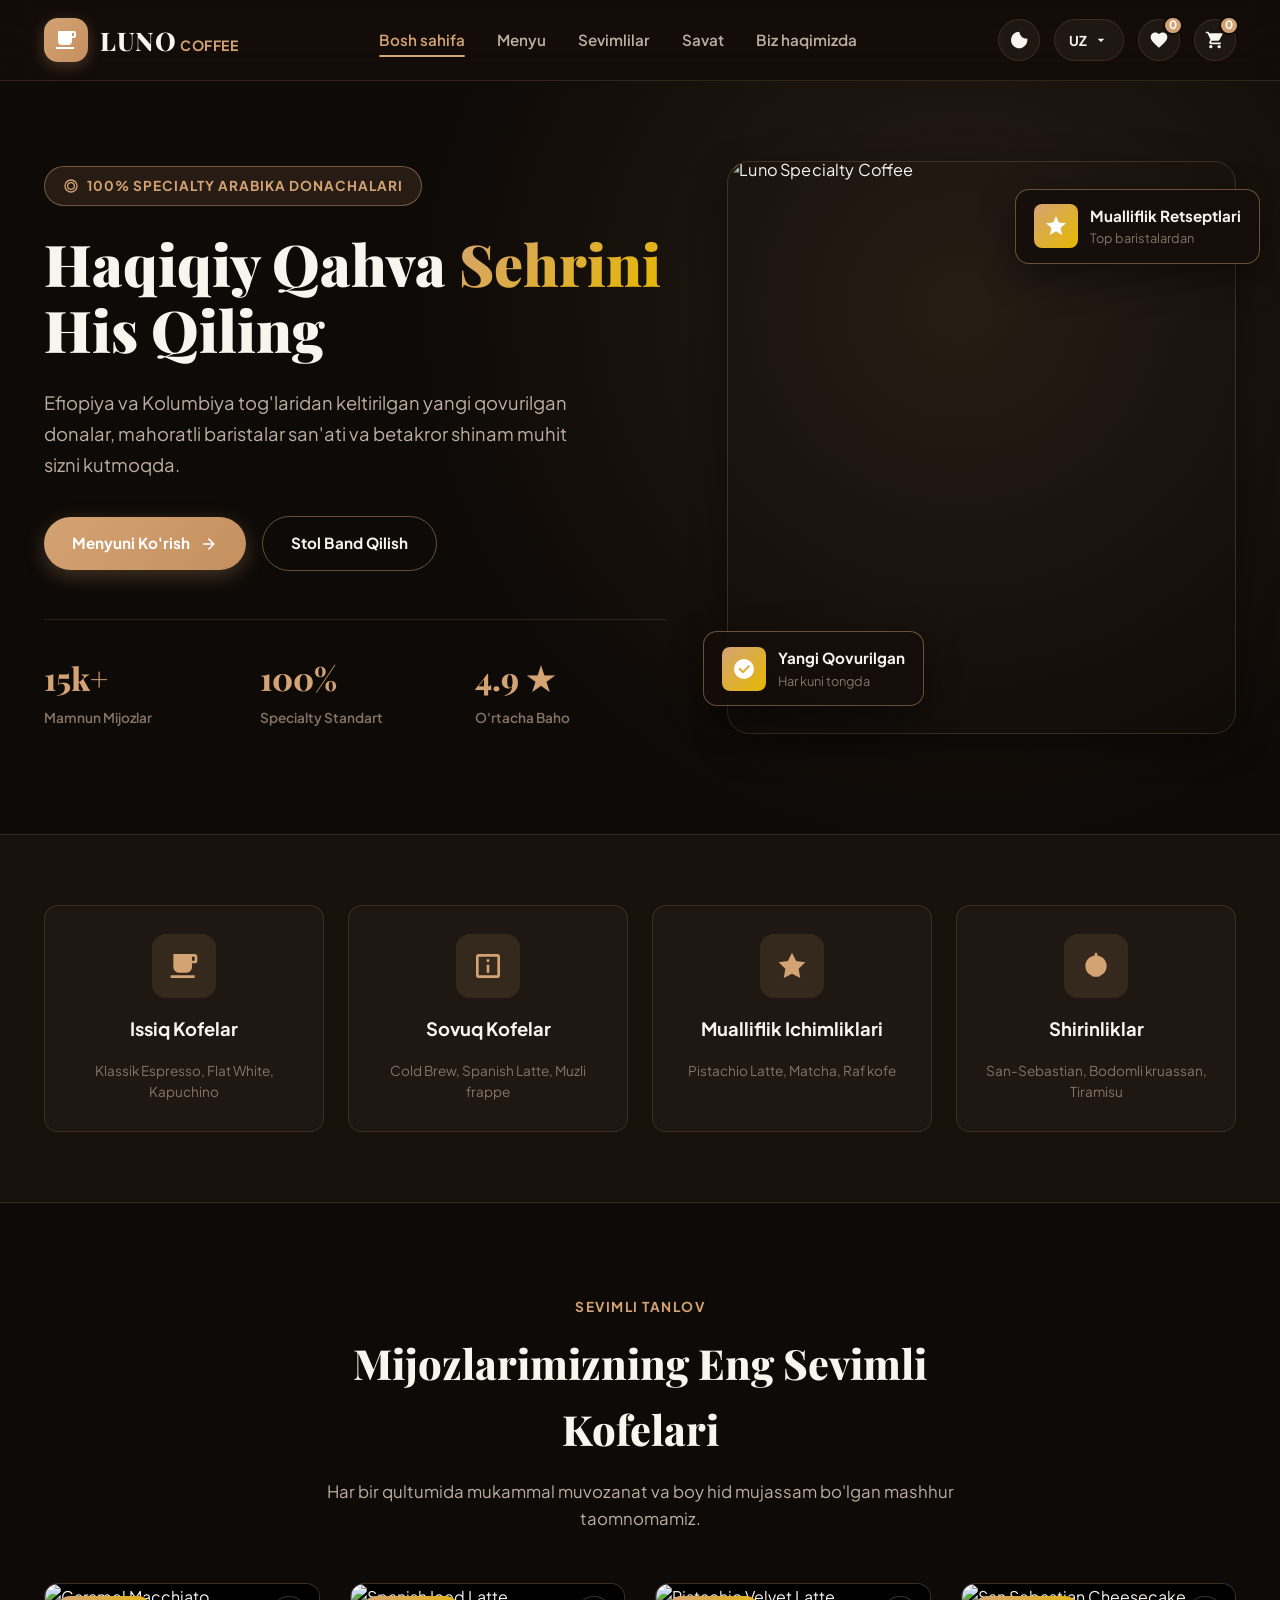
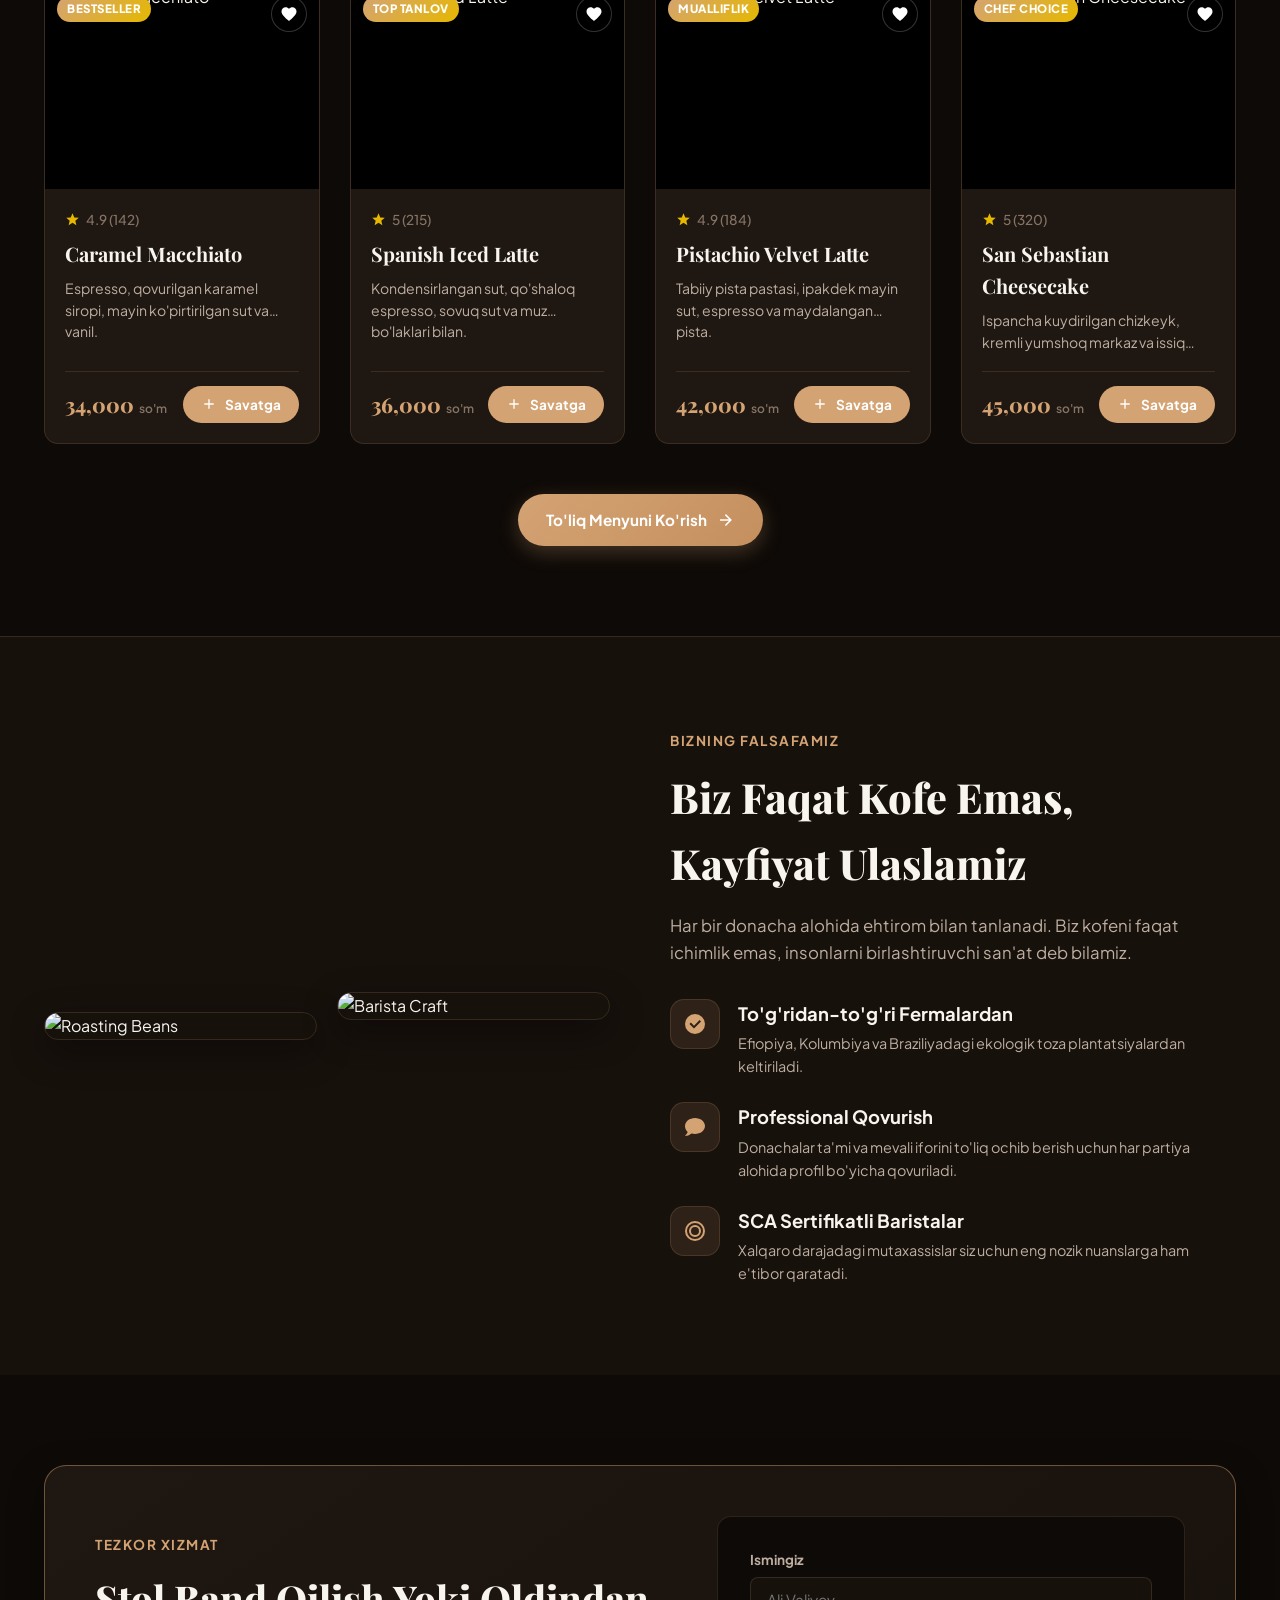
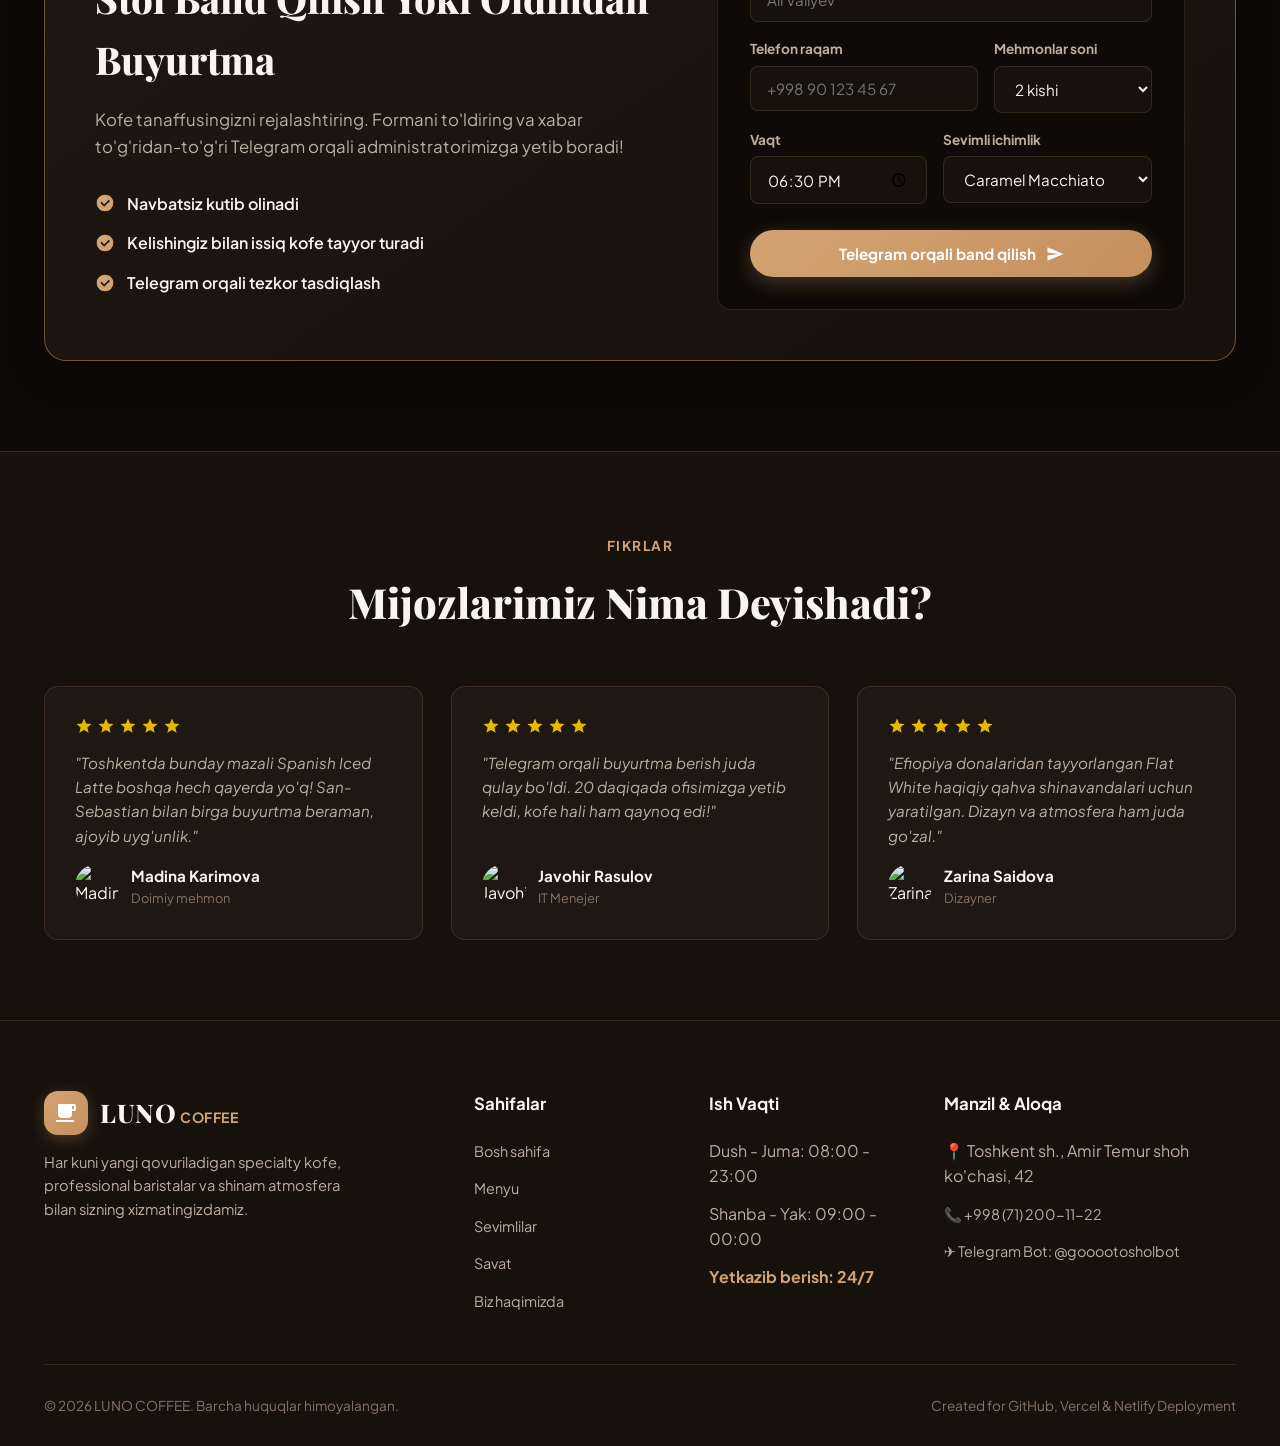
==== commit 776e084e: "123" ====
--- a/index.html
+++ b/index.html
@@ -3,374 +3,2296 @@
 <head>
   <meta charset="UTF-8">
   <meta name="viewport" content="width=device-width, initial-scale=1.0">
-  <title>EduCenter Academy — Zamonaviy IT, Dizayn va Tillar Akademiyasi</title>
-  <meta name="description" content="EduCenter Academy — Kelajak kasblarini professional mentorlardan o'rganing. Dasturlash, Dizayn, IELTS va Xorijiy tillar kurslari.">
-  <meta property="og:title" content="EduCenter Academy — Kelajak kasblari">
-  <meta property="og:description" content="0 dan boshlab amaliy loyihalar orqali o'rganing. Diplom va xalqaro sertifikat.">
+  <title>LUNO COFFEE — Bosh Sahifa | Premium Kofe & Shirinliklar</title>
+  <meta name="description" content="Luno Coffee — Toshkentdagi premium specialty kofe, yangi qovurilgan donachalar va mualliflik shirinliklari. Buyurtma bering va tezkor yetkazib beramiz.">
+  <link rel="preconnect" href="https://fonts.googleapis.com">
+  <link rel="preconnect" href="https://fonts.gstatic.com" crossorigin>
+  <link href="https://fonts.googleapis.com/css2?family=Playfair+Display:ital,wght@0,500;0,700;0,900;1,600&family=Plus+Jakarta+Sans:wght@300;400;500;600;700;800&display=swap" rel="stylesheet">
   
-  <!-- Favicon -->
-  <link rel="icon" href="data:image/svg+xml,<svg xmlns='http://www.w3.org/2000/svg' viewBox='0 0 100 100'><text y='.9em' font-size='90'>🎓</text></svg>">
-  
-  <!-- FontAwesome Icons -->
-  <link rel="stylesheet" href="https://cdnjs.cloudflare.com/ajax/libs/font-awesome/6.5.1/css/all.min.css">
-  
-  <!-- Master Stylesheet -->
-  <link rel="stylesheet" href="css/style.css">
+  <style>
+    /* ==========================================================================
+       DESIGN SYSTEM & CSS VARIABLES
+       ========================================================================== */
+    :root {
+      --bg-primary: #0e0a07;
+      --bg-secondary: #17110c;
+      --bg-card: #1f1711;
+      --bg-card-hover: #291f17;
+      --text-primary: #f8f4ee;
+      --text-secondary: #bdaea1;
+      --text-muted: #857466;
+      --accent: #d4a373;
+      --accent-hover: #c58f5e;
+      --accent-glow: rgba(212, 163, 115, 0.28);
+      --accent-subtle: rgba(212, 163, 115, 0.12);
+      --gold: #e6b800;
+      --gold-glow: rgba(230, 184, 0, 0.25);
+      --border: rgba(212, 163, 115, 0.16);
+      --border-hover: rgba(212, 163, 115, 0.45);
+      --card-shadow: 0 12px 35px rgba(0, 0, 0, 0.45);
+      --glass-bg: rgba(20, 14, 10, 0.85);
+      --glass-border: rgba(212, 163, 115, 0.2);
+      --danger: #ef4444;
+      --success: #10b981;
+      --font-heading: 'Playfair Display', Georgia, serif;
+      --font-body: 'Plus Jakarta Sans', system-ui, -apple-system, sans-serif;
+      --radius-sm: 8px;
+      --radius-md: 14px;
+      --radius-lg: 22px;
+      --radius-full: 9999px;
+      --transition: all 0.3s cubic-bezier(0.4, 0, 0.2, 1);
+    }
+
+    [data-theme="light"] {
+      --bg-primary: #faf6f0;
+      --bg-secondary: #f3ebe0;
+      --bg-card: #ffffff;
+      --bg-card-hover: #ffffff;
+      --text-primary: #2a1810;
+      --text-secondary: #5e4635;
+      --text-muted: #917c6b;
+      --accent: #b0723a;
+      --accent-hover: #965f2e;
+      --accent-glow: rgba(176, 114, 58, 0.2);
+      --accent-subtle: rgba(176, 114, 58, 0.1);
+      --gold: #c99300;
+      --gold-glow: rgba(201, 147, 0, 0.2);
+      --border: rgba(94, 70, 53, 0.16);
+      --border-hover: rgba(176, 114, 58, 0.5);
+      --card-shadow: 0 10px 30px rgba(74, 44, 29, 0.08);
+      --glass-bg: rgba(250, 246, 240, 0.88);
+      --glass-border: rgba(176, 114, 58, 0.22);
+    }
+
+    * {
+      margin: 0;
+      padding: 0;
+      box-sizing: border-box;
+    }
+
+    html {
+      scroll-behavior: smooth;
+    }
+
+    body {
+      background-color: var(--bg-primary);
+      color: var(--text-primary);
+      font-family: var(--font-body);
+      line-height: 1.6;
+      overflow-x: hidden;
+      transition: background-color 0.35s ease, color 0.35s ease;
+      min-height: 100vh;
+      display: flex;
+      flex-direction: column;
+    }
+
+    a {
+      color: inherit;
+      text-decoration: none;
+      transition: var(--transition);
+    }
+
+    img {
+      max-width: 100%;
+      height: auto;
+      display: block;
+    }
+
+    button, input, select, textarea {
+      font-family: inherit;
+      color: inherit;
+    }
+
+    .container {
+      width: 100%;
+      max-width: 1240px;
+      margin: 0 auto;
+      padding: 0 24px;
+    }
+
+    /* ==========================================================================
+       HEADER & NAVIGATION
+       ========================================================================== */
+    .navbar {
+      position: sticky;
+      top: 0;
+      z-index: 1000;
+      background: var(--glass-bg);
+      backdrop-filter: blur(16px);
+      -webkit-backdrop-filter: blur(16px);
+      border-bottom: 1px solid var(--border);
+      transition: var(--transition);
+    }
+
+    .nav-container {
+      display: flex;
+      align-items: center;
+      justify-content: space-between;
+      height: 80px;
+    }
+
+    .nav-logo {
+      display: flex;
+      align-items: center;
+      gap: 12px;
+      font-family: var(--font-heading);
+      font-size: 1.6rem;
+      font-weight: 800;
+      letter-spacing: 0.5px;
+      color: var(--text-primary);
+    }
+
+    .logo-badge {
+      width: 44px;
+      height: 44px;
+      background: linear-gradient(135deg, var(--accent), var(--accent-hover));
+      border-radius: var(--radius-md);
+      display: flex;
+      align-items: center;
+      justify-content: center;
+      box-shadow: 0 4px 15px var(--accent-glow);
+      color: #fff;
+    }
+
+    .logo-badge svg {
+      width: 24px;
+      height: 24px;
+      fill: currentColor;
+    }
+
+    .nav-links {
+      display: flex;
+      align-items: center;
+      gap: 32px;
+      list-style: none;
+    }
+
+    .nav-link {
+      font-size: 0.95rem;
+      font-weight: 600;
+      color: var(--text-secondary);
+      position: relative;
+      padding: 8px 0;
+    }
+
+    .nav-link:hover, .nav-link.active {
+      color: var(--accent);
+    }
+
+    .nav-link.active::after {
+      content: '';
+      position: absolute;
+      bottom: 0;
+      left: 0;
+      width: 100%;
+      height: 2px;
+      background: var(--accent);
+      border-radius: 2px;
+    }
+
+    .nav-actions {
+      display: flex;
+      align-items: center;
+      gap: 14px;
+    }
+
+    .icon-btn {
+      width: 42px;
+      height: 42px;
+      border-radius: var(--radius-full);
+      background: var(--bg-card);
+      border: 1px solid var(--border);
+      color: var(--text-primary);
+      display: flex;
+      align-items: center;
+      justify-content: center;
+      cursor: pointer;
+      position: relative;
+      transition: var(--transition);
+    }
+
+    .icon-btn svg, .icon-btn span, .lang-select-btn svg, .lang-select-btn span {
+      pointer-events: none;
+    }
+
+    .icon-btn:hover {
+      background: var(--accent);
+      color: #fff;
+      border-color: var(--accent);
+      transform: translateY(-2px);
+      box-shadow: 0 4px 12px var(--accent-glow);
+    }
+
+    .icon-badge {
+      position: absolute;
+      top: -4px;
+      right: -4px;
+      background: var(--accent);
+      color: #fff;
+      font-size: 0.72rem;
+      font-weight: 700;
+      min-width: 19px;
+      height: 19px;
+      border-radius: var(--radius-full);
+      display: flex;
+      align-items: center;
+      justify-content: center;
+      padding: 0 4px;
+      border: 2px solid var(--bg-primary);
+    }
+
+    /* Language Switcher */
+    .lang-switcher {
+      position: relative;
+    }
+
+    .lang-select-btn {
+      height: 42px;
+      padding: 0 14px;
+      border-radius: var(--radius-full);
+      background: var(--bg-card);
+      border: 1px solid var(--border);
+      color: var(--text-primary);
+      display: flex;
+      align-items: center;
+      gap: 6px;
+      font-size: 0.85rem;
+      font-weight: 700;
+      cursor: pointer;
+      transition: var(--transition);
+    }
+
+    .lang-select-btn:hover {
+      border-color: var(--accent);
+    }
+
+    .lang-dropdown {
+      position: absolute;
+      top: 50px;
+      right: 0;
+      background: var(--bg-card);
+      border: 1px solid var(--border);
+      border-radius: var(--radius-md);
+      box-shadow: var(--card-shadow);
+      padding: 6px;
+      min-width: 130px;
+      display: none;
+      flex-direction: column;
+      gap: 2px;
+      z-index: 100;
+      backdrop-filter: blur(10px);
+    }
+
+    .lang-dropdown.open {
+      display: flex;
+    }
+
+    .lang-option {
+      padding: 8px 12px;
+      border-radius: var(--radius-sm);
+      background: transparent;
+      border: none;
+      text-align: left;
+      font-size: 0.85rem;
+      font-weight: 600;
+      color: var(--text-secondary);
+      cursor: pointer;
+      display: flex;
+      align-items: center;
+      gap: 8px;
+      transition: var(--transition);
+    }
+
+    .lang-option:hover, .lang-option.active {
+      background: var(--accent-subtle);
+      color: var(--accent);
+    }
+
+    .mobile-menu-btn {
+      display: none;
+      width: 42px;
+      height: 42px;
+      border-radius: var(--radius-md);
+      background: var(--bg-card);
+      border: 1px solid var(--border);
+      color: var(--text-primary);
+      align-items: center;
+      justify-content: center;
+      cursor: pointer;
+    }
+
+    /* Mobile Drawer */
+    .mobile-drawer {
+      position: fixed;
+      top: 80px;
+      left: 0;
+      width: 100%;
+      background: var(--bg-card);
+      border-bottom: 1px solid var(--border);
+      padding: 24px;
+      display: none;
+      flex-direction: column;
+      gap: 16px;
+      box-shadow: var(--card-shadow);
+      z-index: 999;
+    }
+
+    .mobile-drawer.open {
+      display: flex;
+    }
+
+    .mobile-drawer .nav-link {
+      font-size: 1.1rem;
+      padding: 10px 0;
+      border-bottom: 1px solid var(--border);
+    }
+
+    /* ==========================================================================
+       HERO SECTION
+       ========================================================================== */
+    .hero {
+      position: relative;
+      padding: 80px 0 100px;
+      overflow: hidden;
+      background: radial-gradient(circle at 75% 30%, var(--accent-subtle), transparent 50%);
+    }
+
+    .hero-grid {
+      display: grid;
+      grid-template-columns: 1.1fr 0.9fr;
+      align-items: center;
+      gap: 60px;
+    }
+
+    .hero-badge {
+      display: inline-flex;
+      align-items: center;
+      gap: 8px;
+      background: var(--accent-subtle);
+      border: 1px solid var(--border-hover);
+      color: var(--accent);
+      padding: 8px 18px;
+      border-radius: var(--radius-full);
+      font-size: 0.85rem;
+      font-weight: 700;
+      margin-bottom: 24px;
+      text-transform: uppercase;
+      letter-spacing: 1px;
+    }
+
+    .hero-badge svg {
+      width: 16px;
+      height: 16px;
+      fill: currentColor;
+    }
+
+    .hero-title {
+      font-family: var(--font-heading);
+      font-size: 3.6rem;
+      line-height: 1.15;
+      font-weight: 900;
+      margin-bottom: 24px;
+      color: var(--text-primary);
+    }
+
+    .hero-title span {
+      background: linear-gradient(135deg, var(--accent), var(--gold));
+      -webkit-background-clip: text;
+      -webkit-text-fill-color: transparent;
+    }
+
+    .hero-desc {
+      font-size: 1.15rem;
+      color: var(--text-secondary);
+      line-height: 1.7;
+      margin-bottom: 36px;
+      max-width: 540px;
+    }
+
+    .hero-cta {
+      display: flex;
+      align-items: center;
+      gap: 16px;
+      flex-wrap: wrap;
+      margin-bottom: 48px;
+    }
+
+    .btn {
+      display: inline-flex;
+      align-items: center;
+      justify-content: center;
+      gap: 10px;
+      padding: 14px 28px;
+      border-radius: var(--radius-full);
+      font-size: 0.95rem;
+      font-weight: 700;
+      cursor: pointer;
+      border: none;
+      transition: var(--transition);
+    }
+
+    .btn-primary {
+      background: linear-gradient(135deg, var(--accent), var(--accent-hover));
+      color: #fff;
+      box-shadow: 0 6px 20px var(--accent-glow);
+    }
+
+    .btn-primary:hover {
+      transform: translateY(-3px);
+      box-shadow: 0 10px 28px var(--accent-glow);
+      filter: brightness(1.08);
+    }
+
+    .btn-outline {
+      background: transparent;
+      border: 1.5px solid var(--border-hover);
+      color: var(--text-primary);
+    }
+
+    .btn-outline:hover {
+      background: var(--accent-subtle);
+      border-color: var(--accent);
+      color: var(--accent);
+      transform: translateY(-3px);
+    }
+
+    .hero-stats {
+      display: grid;
+      grid-template-columns: repeat(3, 1fr);
+      gap: 24px;
+      padding-top: 32px;
+      border-top: 1px solid var(--border);
+    }
+
+    .stat-item h4 {
+      font-family: var(--font-heading);
+      font-size: 2rem;
+      font-weight: 800;
+      color: var(--accent);
+      margin-bottom: 4px;
+    }
+
+    .stat-item p {
+      font-size: 0.85rem;
+      color: var(--text-muted);
+      font-weight: 600;
+    }
+
+    /* Hero Image Container */
+    .hero-visual {
+      position: relative;
+    }
+
+    .hero-card-main {
+      position: relative;
+      border-radius: var(--radius-lg);
+      overflow: hidden;
+      box-shadow: var(--card-shadow);
+      border: 1px solid var(--glass-border);
+      aspect-ratio: 4 / 4.5;
+    }
+
+    .hero-card-main img {
+      width: 100%;
+      height: 100%;
+      object-fit: cover;
+      transform: scale(1.02);
+      transition: transform 0.8s ease;
+    }
+
+    .hero-card-main:hover img {
+      transform: scale(1.08);
+    }
+
+    .floating-card {
+      position: absolute;
+      background: var(--glass-bg);
+      backdrop-filter: blur(14px);
+      -webkit-backdrop-filter: blur(14px);
+      border: 1px solid var(--border-hover);
+      border-radius: var(--radius-md);
+      padding: 14px 18px;
+      box-shadow: var(--card-shadow);
+      display: flex;
+      align-items: center;
+      gap: 12px;
+      animation: float 4s ease-in-out infinite;
+    }
+
+    .floating-card-1 {
+      bottom: 28px;
+      left: -24px;
+      animation-delay: 0s;
+    }
+
+    .floating-card-2 {
+      top: 28px;
+      right: -24px;
+      animation-delay: 2s;
+    }
+
+    @keyframes float {
+      0%, 100% { transform: translateY(0px); }
+      50% { transform: translateY(-10px); }
+    }
+
+    .floating-icon {
+      width: 44px;
+      height: 44px;
+      border-radius: var(--radius-sm);
+      background: linear-gradient(135deg, var(--accent), var(--gold));
+      display: flex;
+      align-items: center;
+      justify-content: center;
+      color: #fff;
+    }
+
+    /* ==========================================================================
+       SECTION HEADERS
+       ========================================================================== */
+    .section-header {
+      text-align: center;
+      max-width: 680px;
+      margin: 0 auto 50px;
+    }
+
+    .section-tag {
+      display: inline-block;
+      font-size: 0.85rem;
+      font-weight: 700;
+      color: var(--accent);
+      text-transform: uppercase;
+      letter-spacing: 1.5px;
+      margin-bottom: 12px;
+    }
+
+    .section-title {
+      font-family: var(--font-heading);
+      font-size: 2.6rem;
+      font-weight: 800;
+      color: var(--text-primary);
+      margin-bottom: 16px;
+    }
+
+    .section-desc {
+      color: var(--text-secondary);
+      font-size: 1.05rem;
+    }
+
+    /* ==========================================================================
+       CATEGORIES SHOWCASE
+       ========================================================================== */
+    .categories-section {
+      padding: 70px 0;
+      background: var(--bg-secondary);
+      border-top: 1px solid var(--border);
+      border-bottom: 1px solid var(--border);
+    }
+
+    .categories-grid {
+      display: grid;
+      grid-template-columns: repeat(4, 1fr);
+      gap: 24px;
+    }
+
+    .category-card {
+      background: var(--bg-card);
+      border: 1px solid var(--border);
+      border-radius: var(--radius-md);
+      padding: 28px 20px;
+      text-align: center;
+      cursor: pointer;
+      transition: var(--transition);
+      display: flex;
+      flex-direction: column;
+      align-items: center;
+      gap: 16px;
+    }
+
+    .category-card:hover {
+      transform: translateY(-6px);
+      border-color: var(--accent);
+      box-shadow: 0 10px 25px var(--accent-glow);
+    }
+
+    .category-icon {
+      width: 64px;
+      height: 64px;
+      border-radius: var(--radius-md);
+      background: var(--accent-subtle);
+      color: var(--accent);
+      display: flex;
+      align-items: center;
+      justify-content: center;
+      transition: var(--transition);
+    }
+
+    .category-card:hover .category-icon {
+      background: var(--accent);
+      color: #fff;
+    }
+
+    .category-card h3 {
+      font-size: 1.15rem;
+      font-weight: 700;
+    }
+
+    .category-card p {
+      font-size: 0.85rem;
+      color: var(--text-muted);
+    }
+
+    /* ==========================================================================
+       BESTSELLERS / PRODUCTS GRID
+       ========================================================================== */
+    .bestsellers-section {
+      padding: 90px 0;
+    }
+
+    .products-grid {
+      display: grid;
+      grid-template-columns: repeat(auto-fill, minmax(270px, 1fr));
+      gap: 30px;
+    }
+
+    .product-card {
+      background: var(--bg-card);
+      border: 1px solid var(--border);
+      border-radius: var(--radius-md);
+      overflow: hidden;
+      display: flex;
+      flex-direction: column;
+      transition: var(--transition);
+      position: relative;
+    }
+
+    .product-card:hover {
+      transform: translateY(-6px);
+      border-color: var(--border-hover);
+      box-shadow: var(--card-shadow);
+    }
+
+    .product-img-wrapper {
+      position: relative;
+      aspect-ratio: 4 / 3;
+      overflow: hidden;
+      background: #000;
+    }
+
+    .product-img-wrapper img {
+      width: 100%;
+      height: 100%;
+      object-fit: cover;
+      transition: transform 0.6s ease;
+    }
+
+    .product-card:hover .product-img-wrapper img {
+      transform: scale(1.08);
+    }
+
+    .product-badge {
+      position: absolute;
+      top: 12px;
+      left: 12px;
+      background: linear-gradient(135deg, var(--accent), var(--gold));
+      color: #fff;
+      font-size: 0.72rem;
+      font-weight: 800;
+      padding: 4px 10px;
+      border-radius: var(--radius-full);
+      text-transform: uppercase;
+      letter-spacing: 0.5px;
+      box-shadow: 0 4px 10px rgba(0,0,0,0.3);
+    }
+
+    .fav-toggle-btn {
+      position: absolute;
+      top: 12px;
+      right: 12px;
+      width: 36px;
+      height: 36px;
+      border-radius: var(--radius-full);
+      background: rgba(0, 0, 0, 0.45);
+      backdrop-filter: blur(8px);
+      border: 1px solid rgba(255, 255, 255, 0.2);
+      color: #fff;
+      display: flex;
+      align-items: center;
+      justify-content: center;
+      cursor: pointer;
+      transition: var(--transition);
+    }
+
+    .fav-toggle-btn:hover, .fav-toggle-btn.active {
+      background: #fff;
+      color: var(--danger);
+      transform: scale(1.1);
+    }
+
+    .fav-toggle-btn svg {
+      width: 18px;
+      height: 18px;
+      fill: currentColor;
+    }
+
+    .product-content {
+      padding: 20px;
+      display: flex;
+      flex-direction: column;
+      flex-grow: 1;
+    }
+
+    .product-rating {
+      display: flex;
+      align-items: center;
+      gap: 6px;
+      font-size: 0.85rem;
+      font-weight: 700;
+      color: var(--gold);
+      margin-bottom: 8px;
+    }
+
+    .product-rating svg {
+      width: 15px;
+      height: 15px;
+      fill: currentColor;
+    }
+
+    .product-rating span {
+      color: var(--text-muted);
+      font-weight: 500;
+    }
+
+    .product-title {
+      font-family: var(--font-heading);
+      font-size: 1.25rem;
+      font-weight: 700;
+      color: var(--text-primary);
+      margin-bottom: 8px;
+    }
+
+    .product-desc {
+      font-size: 0.88rem;
+      color: var(--text-secondary);
+      line-height: 1.5;
+      margin-bottom: 18px;
+      flex-grow: 1;
+      display: -webkit-box;
+      -webkit-line-clamp: 2;
+      -webkit-box-orient: vertical;
+      overflow: hidden;
+    }
+
+    .product-footer {
+      display: flex;
+      align-items: center;
+      justify-content: space-between;
+      gap: 12px;
+      padding-top: 14px;
+      border-top: 1px solid var(--border);
+    }
+
+    .product-price {
+      font-family: var(--font-heading);
+      font-size: 1.3rem;
+      font-weight: 800;
+      color: var(--accent);
+    }
+
+    .product-price small {
+      font-size: 0.75rem;
+      font-family: var(--font-body);
+      color: var(--text-muted);
+      font-weight: 600;
+    }
+
+    .add-cart-btn {
+      padding: 10px 18px;
+      border-radius: var(--radius-full);
+      background: var(--accent);
+      color: #fff;
+      font-size: 0.85rem;
+      font-weight: 700;
+      border: none;
+      cursor: pointer;
+      display: inline-flex;
+      align-items: center;
+      gap: 8px;
+      transition: var(--transition);
+    }
+
+    .add-cart-btn:hover {
+      background: var(--accent-hover);
+      transform: translateY(-2px);
+      box-shadow: 0 4px 15px var(--accent-glow);
+    }
+
+    /* ==========================================================================
+       SPECIALTY PROCESS / STORY
+       ========================================================================== */
+    .story-section {
+      padding: 90px 0;
+      background: var(--bg-secondary);
+      border-top: 1px solid var(--border);
+    }
+
+    .story-grid {
+      display: grid;
+      grid-template-columns: 1fr 1fr;
+      align-items: center;
+      gap: 60px;
+    }
+
+    .story-images {
+      display: grid;
+      grid-template-columns: repeat(2, 1fr);
+      gap: 20px;
+    }
+
+    .story-img-item {
+      border-radius: var(--radius-md);
+      overflow: hidden;
+      box-shadow: var(--card-shadow);
+      border: 1px solid var(--border);
+    }
+
+    .story-img-item:first-child {
+      transform: translateY(20px);
+    }
+
+    .story-features {
+      display: flex;
+      flex-direction: column;
+      gap: 24px;
+      margin-top: 32px;
+    }
+
+    .story-feature-item {
+      display: flex;
+      gap: 18px;
+    }
+
+    .feature-icon-box {
+      width: 50px;
+      height: 50px;
+      border-radius: var(--radius-md);
+      background: var(--accent-subtle);
+      border: 1px solid var(--border);
+      color: var(--accent);
+      display: flex;
+      align-items: center;
+      justify-content: center;
+      flex-shrink: 0;
+    }
+
+    .story-feature-item h4 {
+      font-size: 1.15rem;
+      font-weight: 700;
+      margin-bottom: 4px;
+    }
+
+    .story-feature-item p {
+      color: var(--text-secondary);
+      font-size: 0.9rem;
+    }
+
+    /* ==========================================================================
+       FAST TABLE / PRE-ORDER RESERVATION (TELEGRAM INTEGRATED)
+       ========================================================================== */
+    .reservation-section {
+      padding: 90px 0;
+      position: relative;
+    }
+
+    .reservation-card {
+      background: linear-gradient(145deg, var(--bg-card), var(--bg-secondary));
+      border: 1px solid var(--border-hover);
+      border-radius: var(--radius-lg);
+      padding: 50px;
+      box-shadow: var(--card-shadow);
+      display: grid;
+      grid-template-columns: 1.1fr 0.9fr;
+      gap: 50px;
+      align-items: center;
+    }
+
+    .res-info h3 {
+      font-family: var(--font-heading);
+      font-size: 2.4rem;
+      font-weight: 800;
+      margin-bottom: 16px;
+    }
+
+    .res-info p {
+      color: var(--text-secondary);
+      font-size: 1.05rem;
+      margin-bottom: 30px;
+    }
+
+    .res-benefits {
+      display: flex;
+      flex-direction: column;
+      gap: 14px;
+    }
+
+    .res-benefit {
+      display: flex;
+      align-items: center;
+      gap: 12px;
+      font-weight: 600;
+      color: var(--text-primary);
+    }
+
+    .res-benefit svg {
+      width: 20px;
+      height: 20px;
+      color: var(--accent);
+      fill: currentColor;
+    }
+
+    .res-form {
+      display: flex;
+      flex-direction: column;
+      gap: 16px;
+      background: var(--bg-primary);
+      padding: 32px;
+      border-radius: var(--radius-md);
+      border: 1px solid var(--border);
+    }
+
+    .form-group {
+      display: flex;
+      flex-direction: column;
+      gap: 6px;
+    }
+
+    .form-group label {
+      font-size: 0.85rem;
+      font-weight: 700;
+      color: var(--text-secondary);
+    }
+
+    .form-control {
+      background: var(--bg-secondary);
+      border: 1px solid var(--border);
+      border-radius: var(--radius-sm);
+      padding: 12px 16px;
+      color: var(--text-primary);
+      font-size: 0.95rem;
+      transition: var(--transition);
+    }
+
+    .form-control:focus {
+      outline: none;
+      border-color: var(--accent);
+      box-shadow: 0 0 0 3px var(--accent-subtle);
+    }
+
+    .form-row {
+      display: grid;
+      grid-template-columns: 1fr 1fr;
+      gap: 16px;
+    }
+
+    /* ==========================================================================
+       TESTIMONIALS
+       ========================================================================== */
+    .reviews-section {
+      padding: 80px 0;
+      background: var(--bg-secondary);
+      border-top: 1px solid var(--border);
+    }
+
+    .reviews-grid {
+      display: grid;
+      grid-template-columns: repeat(3, 1fr);
+      gap: 28px;
+    }
+
+    .review-card {
+      background: var(--bg-card);
+      border: 1px solid var(--border);
+      border-radius: var(--radius-md);
+      padding: 30px;
+      display: flex;
+      flex-direction: column;
+      gap: 16px;
+    }
+
+    .review-stars {
+      display: flex;
+      gap: 4px;
+      color: var(--gold);
+    }
+
+    .review-stars svg {
+      width: 18px;
+      height: 18px;
+      fill: currentColor;
+    }
+
+    .review-text {
+      font-size: 0.95rem;
+      color: var(--text-secondary);
+      font-style: italic;
+      line-height: 1.6;
+    }
+
+    .reviewer {
+      display: flex;
+      align-items: center;
+      gap: 12px;
+      margin-top: auto;
+    }
+
+    .reviewer-avatar {
+      width: 44px;
+      height: 44px;
+      border-radius: var(--radius-full);
+      object-fit: cover;
+    }
+
+    .reviewer h5 {
+      font-size: 0.95rem;
+      font-weight: 700;
+    }
+
+    .reviewer p {
+      font-size: 0.8rem;
+      color: var(--text-muted);
+    }
+
+    /* ==========================================================================
+       FOOTER
+       ========================================================================== */
+    .footer {
+      background: var(--bg-secondary);
+      border-top: 1px solid var(--border);
+      padding: 70px 0 30px;
+      margin-top: auto;
+    }
+
+    .footer-grid {
+      display: grid;
+      grid-template-columns: 2fr 1fr 1fr 1.5fr;
+      gap: 40px;
+      margin-bottom: 50px;
+    }
+
+    .footer-brand p {
+      color: var(--text-secondary);
+      font-size: 0.92rem;
+      margin-top: 16px;
+      max-width: 320px;
+    }
+
+    .footer-col h4 {
+      font-size: 1.05rem;
+      font-weight: 700;
+      margin-bottom: 20px;
+      color: var(--text-primary);
+    }
+
+    .footer-links {
+      list-style: none;
+      display: flex;
+      flex-direction: column;
+      gap: 12px;
+    }
+
+    .footer-links a {
+      color: var(--text-secondary);
+      font-size: 0.9rem;
+    }
+
+    .footer-links a:hover {
+      color: var(--accent);
+      padding-left: 4px;
+    }
+
+    .footer-bottom {
+      padding-top: 30px;
+      border-top: 1px solid var(--border);
+      display: flex;
+      align-items: center;
+      justify-content: space-between;
+      color: var(--text-muted);
+      font-size: 0.85rem;
+      flex-wrap: wrap;
+      gap: 16px;
+    }
+
+    /* ==========================================================================
+       TOAST NOTIFICATION
+       ========================================================================== */
+    .toast-container {
+      position: fixed;
+      bottom: 28px;
+      right: 28px;
+      z-index: 9999;
+      display: flex;
+      flex-direction: column;
+      gap: 10px;
+    }
+
+    .toast {
+      background: var(--bg-card);
+      border: 1px solid var(--border-hover);
+      color: var(--text-primary);
+      padding: 14px 22px;
+      border-radius: var(--radius-md);
+      box-shadow: 0 10px 30px rgba(0, 0, 0, 0.4);
+      display: flex;
+      align-items: center;
+      gap: 12px;
+      font-size: 0.92rem;
+      font-weight: 600;
+      transform: translateY(100px);
+      opacity: 0;
+      animation: toastIn 0.35s forwards cubic-bezier(0.18, 0.89, 0.32, 1.28);
+    }
+
+    .toast.success {
+      border-color: var(--success);
+    }
+
+    .toast svg {
+      width: 20px;
+      height: 20px;
+      flex-shrink: 0;
+    }
+
+    @keyframes toastIn {
+      to { transform: translateY(0); opacity: 1; }
+    }
+
+    @keyframes toastOut {
+      to { transform: translateY(50px); opacity: 0; }
+    }
+
+    /* ==========================================================================
+       RESPONSIVE BREAKPOINTS
+       ========================================================================== */
+    @media (max-width: 1024px) {
+      .hero-grid, .story-grid, .reservation-card {
+        grid-template-columns: 1fr;
+        gap: 40px;
+      }
+      .hero-title { font-size: 2.8rem; }
+      .categories-grid { grid-template-columns: repeat(2, 1fr); }
+      .reviews-grid { grid-template-columns: 1fr; }
+      .footer-grid { grid-template-columns: 1fr 1fr; }
+      .floating-card-1 { left: 0; }
+      .floating-card-2 { right: 0; }
+    }
+
+    @media (max-width: 768px) {
+      .nav-links { display: none; }
+      .mobile-menu-btn { display: flex; }
+      .hero { padding: 40px 0 60px; }
+      .hero-title { font-size: 2.2rem; }
+      .hero-desc { font-size: 1rem; }
+      .hero-stats { grid-template-columns: 1fr; }
+      .categories-grid { grid-template-columns: 1fr; }
+      .reservation-card { padding: 24px; }
+      .form-row { grid-template-columns: 1fr; }
+      .footer-grid { grid-template-columns: 1fr; }
+    }
+  </style>
 </head>
 <body>
 
-  <!-- HEADER & NAVIGATION -->
-  <header class="site-header">
-    <div class="container nav-wrapper">
-      <a href="index.html" class="brand-logo" id="brandLogo">
+  <!-- ==========================================================================
+       NAVBAR
+       ========================================================================== -->
+  <header class="navbar">
+    <div class="container nav-container">
+      <a href="index.html" class="nav-logo">
         <div class="logo-badge">
-          <i class="fas fa-graduation-cap"></i>
+          <svg viewBox="0 0 24 24"><path d="M2,21H20V19H2M20,8H18V5H20M20,3H4V13A4,4 0 0,0 8,17H14A4,4 0 0,0 18,13V10H20A2,2 0 0,0 22,8V5C22,3.89 21.1,3 20,3Z"/></svg>
         </div>
-        <span class="brand-text" data-i18n="brand_name">EduCenter Academy</span>
+        <span>LUNO<small style="font-size:0.55em; color:var(--accent); font-family:var(--font-body); font-weight:700; margin-left:4px;">COFFEE</small></span>
       </a>
 
-      <!-- Desktop Nav Links -->
-      <nav class="nav-links" id="navLinks">
-        <a href="index.html" class="nav-link active" data-i18n="nav_home">Bosh sahifa</a>
-        <a href="courses.html" class="nav-link" data-i18n="nav_courses">Kurslar va Do'kon</a>
-        <a href="about.html" class="nav-link" data-i18n="nav_about">Biz haqimizda</a>
-        <a href="favorites.html" class="nav-link" data-i18n="nav_favorites">Saralanganlar</a>
-        <a href="cart.html" class="nav-link" data-i18n="nav_cart">Savatcha</a>
+      <nav>
+        <ul class="nav-links">
+          <li><a href="index.html" class="nav-link active" data-i18n="nav_home">Bosh sahifa</a></li>
+          <li><a href="menu.html" class="nav-link" data-i18n="nav_menu">Menyu</a></li>
+          <li><a href="favorites.html" class="nav-link" data-i18n="nav_favorites">Sevimlilar</a></li>
+          <li><a href="cart.html" class="nav-link" data-i18n="nav_cart">Savat</a></li>
+          <li><a href="about.html" class="nav-link" data-i18n="nav_about">Biz haqimizda</a></li>
+        </ul>
       </nav>
 
-      <!-- Action Tools -->
-      <div class="header-actions">
-        <!-- Global Search Button -->
-        <button class="icon-btn" id="globalSearchBtn" title="Qidiruv">
-          <i class="fas fa-search"></i>
+      <div class="nav-actions">
+        <!-- Theme Toggle -->
+        <button class="icon-btn" id="themeToggleBtn" aria-label="Mavzuni almashtirish" title="Dark / Light mode">
+          <svg id="themeIcon" viewBox="0 0 24 24" style="width:20px;height:20px;fill:currentColor;"><path d="M12.3 2a10 10 0 0 0-1.9 19.8 10 10 0 0 0 11.5-11.5c-4.4.9-8.4-2.4-9.6-8.3z"/></svg>
         </button>
 
         <!-- Language Switcher -->
-        <div class="lang-selector">
-          <button class="lang-btn" id="langSelectorBtn" title="Tilni tanlash">
-            <i class="fas fa-globe"></i>
+        <div class="lang-switcher">
+          <button class="lang-select-btn" id="langBtn">
             <span id="currentLangLabel">UZ</span>
-            <i class="fas fa-chevron-down" style="font-size: 0.7rem;"></i>
+            <svg viewBox="0 0 24 24" style="width:16px;height:16px;fill:currentColor;"><path d="M7,10L12,15L17,10H7Z"/></svg>
           </button>
           <div class="lang-dropdown" id="langDropdown">
-            <button class="lang-item active" data-lang="uz">🇺🇿 O'zbekcha</button>
-            <button class="lang-item" data-lang="ru">🇷🇺 Русский</button>
-            <button class="lang-item" data-lang="en">🇬🇧 English</button>
+            <button class="lang-option active" data-lang="uz">🇺🇿 O'zbekcha</button>
+            <button class="lang-option" data-lang="ru">🇷🇺 Русский</button>
+            <button class="lang-option" data-lang="en">🇬🇧 English</button>
           </div>
         </div>
 
-        <!-- Dark/Light Mode Toggle -->
-        <button class="icon-btn" id="themeToggleBtn" title="Mavzuni almashtirish">
-          <i class="fas fa-sun theme-toggle-icon"></i>
-        </button>
-
         <!-- Favorites Icon -->
-        <a href="favorites.html" class="icon-btn" title="Saralanganlar">
-          <i class="fas fa-heart"></i>
-          <span class="counter-badge fav-count-badge" style="display: none;">0</span>
+        <a href="favorites.html" class="icon-btn" aria-label="Sevimlilar" title="Sevimlilar">
+          <svg viewBox="0 0 24 24" style="width:20px;height:20px;fill:currentColor;"><path d="M12,21.35L10.55,20.03C5.4,15.36 2,12.27 2,8.5C2,5.41 4.42,3 7.5,3C9.24,3 10.91,3.81 12,5.08C13.09,3.81 14.76,3 16.5,3C19.58,3 22,5.41 22,8.5C22,12.27 18.6,15.36 13.45,20.03L12,21.35Z"/></svg>
+          <span class="icon-badge" id="favBadge">0</span>
         </a>
 
         <!-- Cart Icon -->
-        <a href="cart.html" class="icon-btn" title="Savatcha">
-          <i class="fas fa-shopping-cart"></i>
-          <span class="counter-badge cart-count-badge" style="display: none;">0</span>
+        <a href="cart.html" class="icon-btn" aria-label="Savat" title="Savat">
+          <svg viewBox="0 0 24 24" style="width:20px;height:20px;fill:currentColor;"><path d="M17,18C15.89,18 15,18.89 15,20A2,2 0 0,0 17,22A2,2 0 0,0 19,20C19,18.89 18.1,18 17,18M1,2V4H3L6.6,11.59L5.24,14.04C5.09,14.32 5,14.65 5,15A2,2 0 0,0 7,17H19V15H7.42A0.25,0.25 0 0,1 7.17,14.75C7.17,14.7 7.18,14.66 7.2,14.63L8.1,13H15.55C16.3,13 16.96,12.58 17.3,11.97L20.88,5.5C20.95,5.34 21,5.17 21,5A1,1 0 0,0 20,4H5.21L4.27,2M7,18C5.89,18 5,18.89 5,20A2,2 0 0,0 7,22A2,2 0 0,0 9,20C9,18.89 8.1,18 7,18Z"/></svg>
+          <span class="icon-badge" id="cartBadge">0</span>
         </a>
 
-        <!-- Mobile Burger -->
-        <button class="mobile-toggle" id="mobileMenuToggle" title="Menyu">
-          <i class="fas fa-bars"></i>
+        <!-- Mobile Menu Toggle -->
+        <button class="mobile-menu-btn" id="mobileMenuBtn" aria-label="Menyu">
+          <svg viewBox="0 0 24 24" style="width:22px;height:22px;fill:currentColor;"><path d="M3,6H21V8H3V6M3,11H21V13H3V11M3,16H21V18H3V16Z"/></svg>
         </button>
       </div>
     </div>
+
+    <!-- Mobile Drawer -->
+    <div class="mobile-drawer" id="mobileDrawer">
+      <a href="index.html" class="nav-link active" data-i18n="nav_home">Bosh sahifa</a>
+      <a href="menu.html" class="nav-link" data-i18n="nav_menu">Menyu</a>
+      <a href="favorites.html" class="nav-link" data-i18n="nav_favorites">Sevimlilar</a>
+      <a href="cart.html" class="nav-link" data-i18n="nav_cart">Savat</a>
+      <a href="about.html" class="nav-link" data-i18n="nav_about">Biz haqimizda</a>
+    </div>
   </header>
 
-  <!-- HERO SECTION -->
   <main>
-    <section class="hero-section">
-      <div class="hero-glow-bg"></div>
-      <div class="hero-glow-bg-2"></div>
+    <!-- ==========================================================================
+         HERO SECTION
+         ========================================================================== -->
+    <section class="hero">
       <div class="container hero-grid">
         <div class="hero-content">
-          <div class="hero-badge-pill">
-            <span data-i18n="hero_badge">🔥 2025/2026 yangi mavsum qabuli ochiq!</span>
+          <div class="hero-badge">
+            <svg viewBox="0 0 24 24"><path d="M12,2A10,10 0 0,0 2,12A10,10 0 0,0 12,22A10,10 0 0,0 22,12A10,10 0 0,0 12,2M12,4A8,8 0 0,1 20,12A8,8 0 0,1 12,20A8,8 0 0,1 4,12A8,8 0 0,1 12,4M12,6A6,6 0 0,0 6,12A6,6 0 0,0 12,18A6,6 0 0,0 18,12A6,6 0 0,0 12,6M12,8A4,4 0 0,1 16,12A4,4 0 0,1 12,16A4,4 0 0,1 8,12A4,4 0 0,1 12,8Z"/></svg>
+            <span data-i18n="hero_badge">100% Specialty Arabika Donachalari</span>
           </div>
-          <h1 class="hero-title">
-            <span class="hero-title-highlight" data-i18n="hero_title">Kelajak kasblarini professional ustozlardan o'rganing</span>
+          <h1 class="hero-title" data-i18n="hero_title">
+            Haqiqiy Qahva <span>Sehrini</span> His Qiling
           </h1>
           <p class="hero-desc" data-i18n="hero_desc">
-            Dasturlash, dizayn, xorijiy tillar va biznes yo'nalishlarida 0 dan boshlab amaliy loyihalar orqali o'rganing. Diplom va xalqaro sertifikat beriladi.
+            Efiopiya va Kolumbiya tog'laridan keltirilgan yangi qovurilgan donalar, mahoratli baristalar san'ati va betakror shinam muhit sizni kutmoqda.
           </p>
-          <div class="hero-cta-group">
-            <a href="courses.html" class="btn btn-primary btn-lg" data-i18n="hero_btn_explore">
-              <i class="fas fa-compass"></i> Barcha kurslar
+          <div class="hero-cta">
+            <a href="menu.html" class="btn btn-primary">
+              <span data-i18n="btn_explore_menu">Menyuni Ko'rish</span>
+              <svg viewBox="0 0 24 24" style="width:18px;height:18px;fill:currentColor;"><path d="M4,11V13H16L10.5,18.5L11.92,19.92L19.84,12L11.92,4.08L10.5,5.5L16,11H4Z"/></svg>
             </a>
-            <a href="#consultationSection" class="btn btn-secondary btn-lg" data-i18n="hero_btn_consult">
-              <i class="fas fa-phone-alt"></i> Bepul maslahat
-            </a>
+            <a href="#quickReservation" class="btn btn-outline" data-i18n="btn_reserve">Stol Band Qilish</a>
           </div>
-
-          <div class="hero-stats-row">
-            <div class="hero-stat-card">
-              <span class="stat-number">4,500+</span>
-              <span class="stat-label" data-i18n="hero_stat_students">Muvaffaqiyatli talaba</span>
-            </div>
-            <div class="hero-stat-card">
-              <span class="stat-number">15+</span>
-              <span class="stat-label" data-i18n="hero_stat_courses">Zamonaviy kurslar</span>
-            </div>
-            <div class="hero-stat-card">
-              <span class="stat-number">92%</span>
-              <span class="stat-label" data-i18n="hero_stat_employment">Ish bilan ta'minlash</span>
-            </div>
-            <div class="hero-stat-card">
-              <span class="stat-number">30+</span>
-              <span class="stat-label" data-i18n="hero_stat_mentors">Tajribali mentorlar</span>
+          <div class="hero-stats">
+            <div class="stat-item">
+              <h4>15k+</h4>
+              <p data-i18n="stat_happy_clients">Mamnun Mijozlar</p>
+            </div>
+            <div class="stat-item">
+              <h4>100%</h4>
+              <p data-i18n="stat_specialty">Specialty Standart</p>
+            </div>
+            <div class="stat-item">
+              <h4>4.9 ★</h4>
+              <p data-i18n="stat_rating">O'rtacha Baho</p>
             </div>
           </div>
         </div>
 
         <div class="hero-visual">
-          <div class="hero-card-stack">
-            <img src="https://images.unsplash.com/photo-1522202176988-66273c2fd55f?auto=format&fit=crop&w=800&q=80" alt="Students learning" class="hero-main-img">
-            
-            <div class="floating-card floating-card-1">
-              <div class="floating-icon" style="background: linear-gradient(135deg, #10B981, #059669);">
-                <i class="fas fa-check-circle"></i>
-              </div>
-              <div>
-                <div style="font-weight: 700; font-size: 0.95rem;">92% Ishga Joylashish</div>
-                <div style="font-size: 0.8rem; color: var(--text-subtle);">Kafolatlangan kouching</div>
-              </div>
-            </div>
-
-            <div class="floating-card floating-card-2">
-              <div class="floating-icon" style="background: linear-gradient(135deg, #6366F1, #8B5CF6);">
-                <i class="fas fa-award"></i>
-              </div>
-              <div>
-                <div style="font-weight: 700; font-size: 0.95rem;">Xalqaro Sertifikat</div>
-                <div style="font-size: 0.8rem; color: var(--text-subtle);">CV va Portfolio</div>
-              </div>
+          <div class="hero-card-main">
+            <img src="https://images.unsplash.com/photo-1501339847302-ac426a4a7cbb?auto=format&fit=crop&w=1000&q=80" alt="Luno Specialty Coffee" loading="eager">
+          </div>
+
+          <div class="floating-card floating-card-1">
+            <div class="floating-icon">
+              <svg viewBox="0 0 24 24" style="width:24px;height:24px;fill:currentColor;"><path d="M12,2A10,10 0 0,0 2,12A10,10 0 0,0 12,22A10,10 0 0,0 22,12A10,10 0 0,0 12,2M11,16.5L6.5,12L7.91,10.59L11,13.67L16.59,8.09L18,9.5L11,16.5Z"/></svg>
+            </div>
+            <div>
+              <h5 style="font-size:0.95rem; font-weight:700;" data-i18n="float_roast">Yangi Qovurilgan</h5>
+              <p style="font-size:0.8rem; color:var(--text-muted);" data-i18n="float_roast_sub">Har kuni tongda</p>
+            </div>
+          </div>
+
+          <div class="floating-card floating-card-2">
+            <div class="floating-icon">
+              <svg viewBox="0 0 24 24" style="width:24px;height:24px;fill:currentColor;"><path d="M12,17.27L18.18,21L16.54,13.97L22,9.24L14.81,8.62L12,2L9.19,8.62L2,9.24L7.45,13.97L5.82,21L12,17.27Z"/></svg>
+            </div>
+            <div>
+              <h5 style="font-size:0.95rem; font-weight:700;" data-i18n="float_artisan">Mualliflik Retseptlari</h5>
+              <p style="font-size:0.8rem; color:var(--text-muted);" data-i18n="float_artisan_sub">Top baristalardan</p>
             </div>
           </div>
         </div>
       </div>
     </section>
 
-    <!-- FEATURES SECTION -->
-    <section class="section section-alt">
+    <!-- ==========================================================================
+         CATEGORIES SECTION
+         ========================================================================== -->
+    <section class="categories-section">
+      <div class="container">
+        <div class="categories-grid">
+          <a href="menu.html?cat=hot" class="category-card">
+            <div class="category-icon">
+              <svg viewBox="0 0 24 24" style="width:32px;height:32px;fill:currentColor;"><path d="M2,21H20V19H2M20,8H18V5H20M20,3H4V13A4,4 0 0,0 8,17H14A4,4 0 0,0 18,13V10H20A2,2 0 0,0 22,8V5C22,3.89 21.1,3 20,3Z"/></svg>
+            </div>
+            <h3 data-i18n="cat_hot">Issiq Kofelar</h3>
+            <p data-i18n="cat_hot_desc">Klassik Espresso, Flat White, Kapuchino</p>
+          </a>
+
+          <a href="menu.html?cat=cold" class="category-card">
+            <div class="category-icon">
+              <svg viewBox="0 0 24 24" style="width:32px;height:32px;fill:currentColor;"><path d="M19,19V5H5V19H19M19,3A2,2 0 0,1 21,5V19A2,2 0 0,1 19,21H5A2,2 0 0,1 3,19V5A2,2 0 0,1 5,3H19M11,7H13V9H11V7M11,11H13V17H11V11Z"/></svg>
+            </div>
+            <h3 data-i18n="cat_cold">Sovuq Kofelar</h3>
+            <p data-i18n="cat_cold_desc">Cold Brew, Spanish Latte, Muzli frappe</p>
+          </a>
+
+          <a href="menu.html?cat=special" class="category-card">
+            <div class="category-icon">
+              <svg viewBox="0 0 24 24" style="width:32px;height:32px;fill:currentColor;"><path d="M12,2L15.09,8.26L22,9.27L17,14.14L18.18,21.02L12,17.77L5.82,21.02L7,14.14L2,9.27L8.91,8.26L12,2Z"/></svg>
+            </div>
+            <h3 data-i18n="cat_special">Mualliflik Ichimliklari</h3>
+            <p data-i18n="cat_special_desc">Pistachio Latte, Matcha, Raf kofe</p>
+          </a>
+
+          <a href="menu.html?cat=dessert" class="category-card">
+            <div class="category-icon">
+              <svg viewBox="0 0 24 24" style="width:32px;height:32px;fill:currentColor;"><path d="M12,6A6,6 0 0,1 18,12C18,14.22 16.79,16.16 15,17.2V19A1,1 0 0,1 14,20H10A1,1 0 0,1 9,19V17.2C7.21,16.16 6,14.22 6,12A6,6 0 0,1 12,6M14,15V13H10V15H14M12,2A1,1 0 0,1 13,3V4.08C17.06,4.56 20,8 20,12A8,8 0 0,1 12,20A8,8 0 0,1 4,12C4,8 6.94,4.56 11,4.08V3A1,1 0 0,1 12,2Z"/></svg>
+            </div>
+            <h3 data-i18n="cat_desserts">Shirinliklar</h3>
+            <p data-i18n="cat_desserts_desc">San-Sebastian, Bodomli kruassan, Tiramisu</p>
+          </a>
+        </div>
+      </div>
+    </section>
+
+    <!-- ==========================================================================
+         BESTSELLERS SECTION
+         ========================================================================== -->
+    <section class="bestsellers-section">
       <div class="container">
         <div class="section-header">
-          <span class="section-tag" data-i18n="features_title">Nega aynan biz?</span>
-          <h2 class="section-title" data-i18n="features_subtitle">Zamonaviy ta'lim standarti va individual yondashuv</h2>
+          <span class="section-tag" data-i18n="bestsellers_tag">Sevimli Tanlov</span>
+          <h2 class="section-title" data-i18n="bestsellers_title">Mijozlarimizning Eng Sevimli Kofelari</h2>
+          <p class="section-desc" data-i18n="bestsellers_desc">
+            Har bir qultumida mukammal muvozanat va boy hid mujassam bo'lgan mashhur taomnomamiz.
+          </p>
         </div>
 
-        <div class="features-grid">
-          <div class="feature-card">
-            <div class="feature-icon-box">
-              <i class="fas fa-laptop-code"></i>
-            </div>
-            <h3 class="feature-title" data-i18n="feat_1_title">Amaliyotga asoslangan ta'lim</h3>
-            <p class="feature-desc" data-i18n="feat_1_desc">Darslarning 80% qismi real portfolio loyihalari ustida ishlash bilan o'tadi.</p>
+        <div class="products-grid" id="bestsellersGrid">
+          <!-- Rendered dynamically by JavaScript -->
+        </div>
+
+        <div style="text-align: center; margin-top: 50px;">
+          <a href="menu.html" class="btn btn-primary">
+            <span data-i18n="btn_full_menu">To'liq Menyuni Ko'rish</span>
+            <svg viewBox="0 0 24 24" style="width:18px;height:18px;fill:currentColor;"><path d="M4,11V13H16L10.5,18.5L11.92,19.92L19.84,12L11.92,4.08L10.5,5.5L16,11H4Z"/></svg>
+          </a>
+        </div>
+      </div>
+    </section>
+
+    <!-- ==========================================================================
+         STORY & QUALITY PILLARS
+         ========================================================================== -->
+    <section class="story-section">
+      <div class="container story-grid">
+        <div class="story-images">
+          <div class="story-img-item">
+            <img src="https://images.unsplash.com/photo-1447933601403-0c6688de566e?auto=format&fit=crop&w=600&q=80" alt="Roasting Beans">
           </div>
-
-          <div class="feature-card">
-            <div class="feature-icon-box" style="background: linear-gradient(135deg, #10B981, #047857);">
-              <i class="fas fa-user-tie"></i>
-            </div>
-            <h3 class="feature-title" data-i18n="feat_2_title">Kafolatlangan kouching</h3>
-            <p class="feature-desc" data-i18n="feat_2_desc">O'qish davrida va bitirgach rezyume tayyorlash va ishga joylashishda yordam beramiz.</p>
+          <div class="story-img-item">
+            <img src="https://images.unsplash.com/photo-1511920170033-f8396924c348?auto=format&fit=crop&w=600&q=80" alt="Barista Craft">
           </div>
-
-          <div class="feature-card">
-            <div class="feature-icon-box" style="background: linear-gradient(135deg, #F59E0B, #D97706);">
-              <i class="fas fa-certificate"></i>
-            </div>
-            <h3 class="feature-title" data-i18n="feat_3_title">Xalqaro sertifikat</h3>
-            <p class="feature-desc" data-i18n="feat_3_desc">Har bir bosqich yakunida ish beruvchilar tomonidan tan olinadigan sertifikat beriladi.</p>
-          </div>
-
-          <div class="feature-card">
-            <div class="feature-icon-box" style="background: linear-gradient(135deg, #EC4899, #BE185D);">
-              <i class="fas fa-wifi"></i>
-            </div>
-            <h3 class="feature-title" data-i18n="feat_4_title">Koworking va darsxona</h3>
-            <p class="feature-desc" data-i18n="feat_4_desc">Talabalarimiz uchun 24/7 zamonaviy koworking va tezyurar internet bepul.</p>
+        </div>
+
+        <div class="story-content">
+          <span class="section-tag" data-i18n="story_tag">Bizning Falsafamiz</span>
+          <h2 class="section-title" data-i18n="story_title">Biz Faqat Kofe Emas, Kayfiyat Ulaslamiz</h2>
+          <p class="section-desc" data-i18n="story_desc">
+            Har bir donacha alohida ehtirom bilan tanlanadi. Biz kofeni faqat ichimlik emas, insonlarni birlashtiruvchi san'at deb bilamiz.
+          </p>
+
+          <div class="story-features">
+            <div class="story-feature-item">
+              <div class="feature-icon-box">
+                <svg viewBox="0 0 24 24" style="width:24px;height:24px;fill:currentColor;"><path d="M12,2A10,10 0 0,0 2,12A10,10 0 0,0 12,22A10,10 0 0,0 22,12A10,10 0 0,0 12,2M11,16.5L6.5,12L7.91,10.59L11,13.67L16.59,8.09L18,9.5L11,16.5Z"/></svg>
+              </div>
+              <div>
+                <h4 data-i18n="feat_1_title">To'g'ridan-to'g'ri Fermalardan</h4>
+                <p data-i18n="feat_1_desc">Efiopiya, Kolumbiya va Braziliyadagi ekologik toza plantatsiyalardan keltiriladi.</p>
+              </div>
+            </div>
+
+            <div class="story-feature-item">
+              <div class="feature-icon-box">
+                <svg viewBox="0 0 24 24" style="width:24px;height:24px;fill:currentColor;"><path d="M12,3C17.5,3 22,6.58 22,11C22,15.42 17.5,19 12,19C10.76,19 9.57,18.82 8.47,18.5C5.55,21 2,21 2,21C4.33,18.67 4.7,17.1 4.7,17.1C3,15.42 2,13.33 2,11C2,6.58 6.5,3 12,3Z"/></svg>
+              </div>
+              <div>
+                <h4 data-i18n="feat_2_title">Professional Qovurish</h4>
+                <p data-i18n="feat_2_desc">Donachalar ta'mi va mevali iforini to'liq ochib berish uchun har partiya alohida profil bo'yicha qovuriladi.</p>
+              </div>
+            </div>
+
+            <div class="story-feature-item">
+              <div class="feature-icon-box">
+                <svg viewBox="0 0 24 24" style="width:24px;height:24px;fill:currentColor;"><path d="M12,2A10,10 0 0,0 2,12A10,10 0 0,0 12,22A10,10 0 0,0 22,12A10,10 0 0,0 12,2M12,4A8,8 0 0,1 20,12A8,8 0 0,1 12,20A8,8 0 0,1 4,12A8,8 0 0,1 12,4M12,6A6,6 0 0,0 6,12A6,6 0 0,0 12,18A6,6 0 0,0 18,12A6,6 0 0,0 12,6M12,8A4,4 0 0,1 16,12A4,4 0 0,1 12,16A4,4 0 0,1 8,12A4,4 0 0,1 12,8Z"/></svg>
+              </div>
+              <div>
+                <h4 data-i18n="feat_3_title">SCA Sertifikatli Baristalar</h4>
+                <p data-i18n="feat_3_desc">Xalqaro darajadagi mutaxassislar siz uchun eng nozik nuanslarga ham e'tibor qaratadi.</p>
+              </div>
+            </div>
           </div>
         </div>
       </div>
     </section>
 
-    <!-- POPULAR COURSES SECTION -->
-    <section class="section">
+    <!-- ==========================================================================
+         FAST RESERVATION / PRE-ORDER (CONNECTED TO TELEGRAM BOT API)
+         ========================================================================== -->
+    <section class="reservation-section" id="quickReservation">
       <div class="container">
-        <div class="section-header" style="display: flex; justify-content: space-between; align-items: flex-end; text-align: left; max-width: 100%;">
-          <div>
-            <span class="section-tag" data-i18n="popular_courses_title">Ommabop dasturlar</span>
-            <h2 class="section-title" data-i18n="popular_courses_subtitle">Eng talabgir yo'nalishlar bo'yicha saralangan dasturlar</h2>
+        <div class="reservation-card">
+          <div class="res-info">
+            <span class="section-tag" data-i18n="res_tag">Tezkor Xizmat</span>
+            <h3 data-i18n="res_title">Stol Band Qilish Yoki Oldindan Buyurtma</h3>
+            <p data-i18n="res_desc">
+              Kofe tanaffusingizni rejalashtiring. Formani to'ldiring va xabar to'g'ridan-to'g'ri Telegram orqali administratorimizga yetib boradi!
+            </p>
+
+            <div class="res-benefits">
+              <div class="res-benefit">
+                <svg viewBox="0 0 24 24"><path d="M12,2A10,10 0 0,0 2,12A10,10 0 0,0 12,22A10,10 0 0,0 22,12A10,10 0 0,0 12,2M11,16.5L6.5,12L7.91,10.59L11,13.67L16.59,8.09L18,9.5L11,16.5Z"/></svg>
+                <span data-i18n="res_benefit_1">Navbatsiz kutib olinadi</span>
+              </div>
+              <div class="res-benefit">
+                <svg viewBox="0 0 24 24"><path d="M12,2A10,10 0 0,0 2,12A10,10 0 0,0 12,22A10,10 0 0,0 22,12A10,10 0 0,0 12,2M11,16.5L6.5,12L7.91,10.59L11,13.67L16.59,8.09L18,9.5L11,16.5Z"/></svg>
+                <span data-i18n="res_benefit_2">Kelishingiz bilan issiq kofe tayyor turadi</span>
+              </div>
+              <div class="res-benefit">
+                <svg viewBox="0 0 24 24"><path d="M12,2A10,10 0 0,0 2,12A10,10 0 0,0 12,22A10,10 0 0,0 22,12A10,10 0 0,0 12,2M11,16.5L6.5,12L7.91,10.59L11,13.67L16.59,8.09L18,9.5L11,16.5Z"/></svg>
+                <span data-i18n="res_benefit_3">Telegram orqali tezkor tasdiqlash</span>
+              </div>
+            </div>
           </div>
-          <a href="courses.html" class="btn btn-outline" data-i18n="view_all_courses">Barcha kurslarni ko'rish →</a>
-        </div>
-
-        <div class="courses-grid" id="homeCoursesGrid">
-          <!-- Kurslar JS orqali avtomatik joylanadi -->
+
+          <form class="res-form" id="reservationForm">
+            <div class="form-group">
+              <label for="resName" data-i18n="form_name">Ismingiz</label>
+              <input type="text" id="resName" class="form-control" placeholder="Ali Valiyev" required>
+            </div>
+
+            <div class="form-row">
+              <div class="form-group">
+                <label for="resPhone" data-i18n="form_phone">Telefon raqam</label>
+                <input type="tel" id="resPhone" class="form-control" placeholder="+998 90 123 45 67" required>
+              </div>
+              <div class="form-group">
+                <label for="resGuests" data-i18n="form_guests">Mehmonlar soni</label>
+                <select id="resGuests" class="form-control">
+                  <option value="1">1 kishi</option>
+                  <option value="2" selected>2 kishi</option>
+                  <option value="3-4">3 - 4 kishi</option>
+                  <option value="5+">5+ kishi</option>
+                </select>
+              </div>
+            </div>
+
+            <div class="form-row">
+              <div class="form-group">
+                <label for="resTime" data-i18n="form_time">Vaqt</label>
+                <input type="time" id="resTime" class="form-control" value="18:30" required>
+              </div>
+              <div class="form-group">
+                <label for="resCoffee" data-i18n="form_coffee_pref">Sevimli ichimlik</label>
+                <select id="resCoffee" class="form-control">
+                  <option value="Caramel Macchiato">Caramel Macchiato</option>
+                  <option value="Spanish Iced Latte">Spanish Iced Latte</option>
+                  <option value="Cappuccino">Cappuccino</option>
+                  <option value="Pistachio Latte">Pistachio Velvet Latte</option>
+                </select>
+              </div>
+            </div>
+
+            <button type="submit" class="btn btn-primary" id="resSubmitBtn" style="margin-top: 10px; width: 100%;">
+              <span id="resSubmitText" data-i18n="btn_submit_res">Telegram orqali band qilish</span>
+              <svg viewBox="0 0 24 24" style="width:18px;height:18px;fill:currentColor;"><path d="M2,21L23,12L2,3V10L17,12L2,14V21Z"/></svg>
+            </button>
+          </form>
         </div>
       </div>
     </section>
 
-    <!-- CONSULTATION & TELEGRAM LEAD SECTION -->
-    <section class="section section-alt" id="consultationSection">
+    <!-- ==========================================================================
+         REVIEWS SECTION
+         ========================================================================= -->
+    <section class="reviews-section">
       <div class="container">
-        <div class="consultation-box">
-          <div>
-            <span class="badge-tag" style="position: static; margin-bottom: 12px; display: inline-block;">100% BEPUL KONSULTATSIYA</span>
-            <h2 class="section-title" data-i18n="consult_title" style="margin-bottom: 1rem;">Qaysi kasbni tanlashda ikkilanyapsizmi?</h2>
-            <p class="section-subtitle" data-i18n="consult_subtitle" style="text-align: left; margin-bottom: 2rem;">
-              Raqamingizni qoldiring, mutaxassisimiz bepul yo'nalish tanlab beradi va 1-bepul sinov darsiga yozadi.
-            </p>
-            <div style="display: flex; gap: 20px; align-items: center; color: var(--text-muted); font-size: 0.95rem;">
-              <div><i class="fas fa-clock" style="color: var(--primary);"></i> 10 daqiqada aloqa</div>
-              <div><i class="fab fa-telegram" style="color: #229ED9;"></i> Telegram bot integratsiyasi</div>
+        <div class="section-header">
+          <span class="section-tag" data-i18n="reviews_tag">Fikrlar</span>
+          <h2 class="section-title" data-i18n="reviews_title">Mijozlarimiz Nima Deyishadi?</h2>
+        </div>
+
+        <div class="reviews-grid">
+          <div class="review-card">
+            <div class="review-stars">
+              <svg viewBox="0 0 24 24"><path d="M12,17.27L18.18,21L16.54,13.97L22,9.24L14.81,8.62L12,2L9.19,8.62L2,9.24L7.45,13.97L5.82,21L12,17.27Z"/></svg>
+              <svg viewBox="0 0 24 24"><path d="M12,17.27L18.18,21L16.54,13.97L22,9.24L14.81,8.62L12,2L9.19,8.62L2,9.24L7.45,13.97L5.82,21L12,17.27Z"/></svg>
+              <svg viewBox="0 0 24 24"><path d="M12,17.27L18.18,21L16.54,13.97L22,9.24L14.81,8.62L12,2L9.19,8.62L2,9.24L7.45,13.97L5.82,21L12,17.27Z"/></svg>
+              <svg viewBox="0 0 24 24"><path d="M12,17.27L18.18,21L16.54,13.97L22,9.24L14.81,8.62L12,2L9.19,8.62L2,9.24L7.45,13.97L5.82,21L12,17.27Z"/></svg>
+              <svg viewBox="0 0 24 24"><path d="M12,17.27L18.18,21L16.54,13.97L22,9.24L14.81,8.62L12,2L9.19,8.62L2,9.24L7.45,13.97L5.82,21L12,17.27Z"/></svg>
+            </div>
+            <p class="review-text" data-i18n="rev_1_text">"Toshkentda bunday mazali Spanish Iced Latte boshqa hech qayerda yo'q! San-Sebastian bilan birga buyurtma beraman, ajoyib uyg'unlik."</p>
+            <div class="reviewer">
+              <img src="https://images.unsplash.com/photo-1534528741775-53994a69daeb?auto=format&fit=crop&w=120&q=80" alt="Madina" class="reviewer-avatar">
+              <div>
+                <h5>Madina Karimova</h5>
+                <p>Doimiy mehmon</p>
+              </div>
             </div>
           </div>
 
-          <div class="consult-form">
-            <form id="homeConsultForm">
-              <div class="form-group">
-                <label class="form-label" for="consultName" data-i18n="form_name">Ism va Familiyangiz *</label>
-                <input type="text" id="consultName" class="form-control" placeholder="Said Ahmedov" data-i18n-ph="form_name_placeholder" required>
+          <div class="review-card">
+            <div class="review-stars">
+              <svg viewBox="0 0 24 24"><path d="M12,17.27L18.18,21L16.54,13.97L22,9.24L14.81,8.62L12,2L9.19,8.62L2,9.24L7.45,13.97L5.82,21L12,17.27Z"/></svg>
+              <svg viewBox="0 0 24 24"><path d="M12,17.27L18.18,21L16.54,13.97L22,9.24L14.81,8.62L12,2L9.19,8.62L2,9.24L7.45,13.97L5.82,21L12,17.27Z"/></svg>
+              <svg viewBox="0 0 24 24"><path d="M12,17.27L18.18,21L16.54,13.97L22,9.24L14.81,8.62L12,2L9.19,8.62L2,9.24L7.45,13.97L5.82,21L12,17.27Z"/></svg>
+              <svg viewBox="0 0 24 24"><path d="M12,17.27L18.18,21L16.54,13.97L22,9.24L14.81,8.62L12,2L9.19,8.62L2,9.24L7.45,13.97L5.82,21L12,17.27Z"/></svg>
+              <svg viewBox="0 0 24 24"><path d="M12,17.27L18.18,21L16.54,13.97L22,9.24L14.81,8.62L12,2L9.19,8.62L2,9.24L7.45,13.97L5.82,21L12,17.27Z"/></svg>
+            </div>
+            <p class="review-text" data-i18n="rev_2_text">"Telegram orqali buyurtma berish juda qulay bo'ldi. 20 daqiqada ofisimizga yetib keldi, kofe hali ham qaynoq edi!"</p>
+            <div class="reviewer">
+              <img src="https://images.unsplash.com/photo-1507003211169-0a1dd7228f2d?auto=format&fit=crop&w=120&q=80" alt="Javohir" class="reviewer-avatar">
+              <div>
+                <h5>Javohir Rasulov</h5>
+                <p>IT Menejer</p>
               </div>
-              <div class="form-group">
-                <label class="form-label" for="consultPhone" data-i18n="form_phone">Telefon raqamingiz *</label>
-                <input type="tel" id="consultPhone" class="form-control" placeholder="+998 90 123 45 67" data-i18n-ph="form_phone_placeholder" required>
+            </div>
+          </div>
+
+          <div class="review-card">
+            <div class="review-stars">
+              <svg viewBox="0 0 24 24"><path d="M12,17.27L18.18,21L16.54,13.97L22,9.24L14.81,8.62L12,2L9.19,8.62L2,9.24L7.45,13.97L5.82,21L12,17.27Z"/></svg>
+              <svg viewBox="0 0 24 24"><path d="M12,17.27L18.18,21L16.54,13.97L22,9.24L14.81,8.62L12,2L9.19,8.62L2,9.24L7.45,13.97L5.82,21L12,17.27Z"/></svg>
+              <svg viewBox="0 0 24 24"><path d="M12,17.27L18.18,21L16.54,13.97L22,9.24L14.81,8.62L12,2L9.19,8.62L2,9.24L7.45,13.97L5.82,21L12,17.27Z"/></svg>
+              <svg viewBox="0 0 24 24"><path d="M12,17.27L18.18,21L16.54,13.97L22,9.24L14.81,8.62L12,2L9.19,8.62L2,9.24L7.45,13.97L5.82,21L12,17.27Z"/></svg>
+              <svg viewBox="0 0 24 24"><path d="M12,17.27L18.18,21L16.54,13.97L22,9.24L14.81,8.62L12,2L9.19,8.62L2,9.24L7.45,13.97L5.82,21L12,17.27Z"/></svg>
+            </div>
+            <p class="review-text" data-i18n="rev_3_text">"Efiopiya donalaridan tayyorlangan Flat White haqiqiy qahva shinavandalari uchun yaratilgan. Dizayn va atmosfera ham juda go'zal."</p>
+            <div class="reviewer">
+              <img src="https://images.unsplash.com/photo-1544005313-94ddf0286df2?auto=format&fit=crop&w=120&q=80" alt="Zarina" class="reviewer-avatar">
+              <div>
+                <h5>Zarina Saidova</h5>
+                <p>Dizayner</p>
               </div>
-              <button type="submit" class="btn btn-primary btn-lg" style="width: 100%; margin-top: 0.5rem;" data-i18n="consult_btn">
-                <i class="fas fa-paper-plane"></i> Bepul darsga yozilish
-              </button>
-            </form>
+            </div>
           </div>
         </div>
       </div>
     </section>
-
-    <!-- TESTIMONIALS / REVIEWS -->
-    <section class="section">
-      <div class="container">
-        <div class="section-header">
-          <span class="section-tag">O'quvchilar fikri</span>
-          <h2 class="section-title">Bitiruvchilarimizning haqiqiy natijalari</h2>
+  </main>
+
+  <!-- ==========================================================================
+       FOOTER
+       ========================================================================== -->
+  <footer class="footer">
+    <div class="container">
+      <div class="footer-grid">
+        <div class="footer-brand">
+          <a href="index.html" class="nav-logo">
+            <div class="logo-badge">
+              <svg viewBox="0 0 24 24"><path d="M2,21H20V19H2M20,8H18V5H20M20,3H4V13A4,4 0 0,0 8,17H14A4,4 0 0,0 18,13V10H20A2,2 0 0,0 22,8V5C22,3.89 21.1,3 20,3Z"/></svg>
+            </div>
+            <span>LUNO<small style="font-size:0.55em; color:var(--accent); font-family:var(--font-body); font-weight:700; margin-left:4px;">COFFEE</small></span>
+          </a>
+          <p data-i18n="footer_brand_desc">
+            Har kuni yangi qovuriladigan specialty kofe, professional baristalar va shinam atmosfera bilan sizning xizmatingizdamiz.
+          </p>
         </div>
 
-        <div class="reviews-grid" id="reviewsGrid">
-          <!-- JS orqali to'ldiriladi -->
+        <div class="footer-col">
+          <h4 data-i18n="footer_nav">Sahifalar</h4>
+          <ul class="footer-links">
+            <li><a href="index.html" data-i18n="nav_home">Bosh sahifa</a></li>
+            <li><a href="menu.html" data-i18n="nav_menu">Menyu</a></li>
+            <li><a href="favorites.html" data-i18n="nav_favorites">Sevimlilar</a></li>
+            <li><a href="cart.html" data-i18n="nav_cart">Savat</a></li>
+            <li><a href="about.html" data-i18n="nav_about">Biz haqimizda</a></li>
+          </ul>
+        </div>
+
+        <div class="footer-col">
+          <h4 data-i18n="footer_hours">Ish Vaqti</h4>
+          <ul class="footer-links">
+            <li style="color:var(--text-secondary);">Dush - Juma: 08:00 - 23:00</li>
+            <li style="color:var(--text-secondary);">Shanba - Yak: 09:00 - 00:00</li>
+            <li style="color:var(--accent); font-weight:700;" data-i18n="footer_delivery_info">Yetkazib berish: 24/7</li>
+          </ul>
+        </div>
+
+        <div class="footer-col">
+          <h4 data-i18n="footer_contact">Manzil & Aloqa</h4>
+          <ul class="footer-links">
+            <li style="color:var(--text-secondary);">📍 Toshkent sh., Amir Temur shoh ko'chasi, 42</li>
+            <li><a href="tel:+998712001122">📞 +998 (71) 200-11-22</a></li>
+            <li><a href="https://t.me/gooootosholbot" target="_blank" rel="noopener">✈️ Telegram Bot: @gooootosholbot</a></li>
+          </ul>
         </div>
       </div>
-    </section>
-  </main>
-
-  <!-- COURSE DETAIL MODAL -->
-  <div class="modal-overlay" id="courseDetailModal">
-    <div class="modal-content">
-      <button class="modal-close-btn" title="Yopish"><i class="fas fa-times"></i></button>
-      <div id="courseModalBody"></div>
-    </div>
-  </div>
-
-  <!-- GLOBAL SEARCH MODAL -->
-  <div class="modal-overlay" id="globalSearchModal">
-    <div class="modal-content" style="max-width: 650px;">
-      <button class="modal-close-btn" title="Yopish"><i class="fas fa-times"></i></button>
-      <h3 style="font-family: var(--font-heading); font-size: 1.35rem; margin-bottom: 1.25rem;" data-i18n="search_global_title">Tezkor qidiruv</h3>
-      <div style="position: relative; margin-bottom: 1.25rem;">
-        <i class="fas fa-search" style="position: absolute; left: 18px; top: 50%; transform: translateY(-50%); color: var(--text-muted);"></i>
-        <input 
-          type="text" 
-          id="globalSearchInput" 
-          class="form-control" 
-          placeholder="Kurs nomi, yo'nalish yoki mentor..." 
-          data-i18n-ph="search_quick_placeholder" 
-          style="padding-left: 48px; height: 50px; font-size: 1rem;" 
-          autocomplete="off"
-        >
-      </div>
-      <div id="globalSearchResults" style="max-height: 380px; overflow-y: auto; display: flex; flex-direction: column; gap: 10px;">
-        <!-- Live search items -->
-      </div>
-    </div>
-  </div>
-
-  <!-- FOOTER -->
-  <footer class="site-footer">
-    <div class="container">
-      <div class="footer-grid">
-        <div>
-          <a href="index.html" class="brand-logo" style="margin-bottom: 1rem;">
-            <div class="logo-badge"><i class="fas fa-graduation-cap"></i></div>
-            <span class="brand-text" data-i18n="brand_name">EduCenter Academy</span>
-          </a>
-          <p class="footer-brand-desc" data-i18n="footer_desc">
-            EduCenter — zamonaviy kasblar, professional mentorlar va amaliy loyihalarga asoslangan innovatsion o'quv markazi.
-          </p>
-          <div class="social-links">
-            <a href="https://t.me/oquvmarkazi222bot" target="_blank" class="social-btn" title="Telegram Bot"><i class="fab fa-telegram-plane"></i></a>
-            <a href="#" class="social-btn" title="Instagram"><i class="fab fa-instagram"></i></a>
-            <a href="#" class="social-btn" title="YouTube"><i class="fab fa-youtube"></i></a>
-            <a href="#" class="social-btn" title="LinkedIn"><i class="fab fa-linkedin-in"></i></a>
-          </div>
-        </div>
-
-        <div>
-          <h4 class="footer-heading" data-i18n="footer_quick_links">Tezkor havolalar</h4>
-          <div class="footer-menu">
-            <a href="index.html" class="footer-menu-link" data-i18n="nav_home">Bosh sahifa</a>
-            <a href="courses.html" class="footer-menu-link" data-i18n="nav_courses">Kurslar va Do'kon</a>
-            <a href="about.html" class="footer-menu-link" data-i18n="nav_about">Biz haqimizda</a>
-            <a href="favorites.html" class="footer-menu-link" data-i18n="nav_favorites">Saralanganlar</a>
-            <a href="cart.html" class="footer-menu-link" data-i18n="nav_cart">Savatcha</a>
-          </div>
-        </div>
-
-        <div>
-          <h4 class="footer-heading" data-i18n="footer_courses_title">Yo'nalishlar</h4>
-          <div class="footer-menu">
-            <a href="courses.html" class="footer-menu-link">Frontend Dasturlash</a>
-            <a href="courses.html" class="footer-menu-link">Python & Backend</a>
-            <a href="courses.html" class="footer-menu-link">Grafik & UI/UX Dizayn</a>
-            <a href="courses.html" class="footer-menu-link">IELTS & General English</a>
-            <a href="courses.html" class="footer-menu-link">Robototexnika & IT Kids</a>
-          </div>
-        </div>
-
-        <div>
-          <h4 class="footer-heading" data-i18n="footer_contact_title">Aloqa markazi</h4>
-          <div class="footer-menu" style="gap: 1rem;">
-            <div style="display: flex; gap: 10px; color: var(--text-muted); font-size: 0.9rem;">
-              <i class="fas fa-map-marker-alt" style="color: var(--primary); margin-top: 4px;"></i>
-              <span>Toshkent sh., Yunusobod t., Amir Temur ko'chasi 107-B</span>
-            </div>
-            <div style="display: flex; gap: 10px; color: var(--text-muted); font-size: 0.9rem;">
-              <i class="fas fa-phone-alt" style="color: var(--primary);"></i>
-              <a href="tel:+998712001122" style="color: inherit;">+998 71 200 11 22</a>
-            </div>
-            <div style="display: flex; gap: 10px; color: var(--text-muted); font-size: 0.9rem;">
-              <i class="fab fa-telegram" style="color: #229ED9;"></i>
-              <a href="https://t.me/oquvmarkazi222bot" target="_blank" style="color: inherit;">@oquvmarkazi222bot</a>
-            </div>
-          </div>
-        </div>
-      </div>
 
       <div class="footer-bottom">
-        <div>&copy; 2025-2026 EduCenter Academy. <span data-i18n="footer_rights">Barcha huquqlar himoyalangan.</span></div>
-        <div data-i18n="footer_developer_note">GitHub, Vercel va Netlify uchun moslashtirilgan.</div>
+        <p>&copy; 2026 LUNO COFFEE. Barcha huquqlar himoyalangan.</p>
+        <p>Created for GitHub, Vercel & Netlify Deployment</p>
       </div>
     </div>
   </footer>
 
-  <!-- Scripts -->
-  <script src="js/config.js"></script>
-  <script src="js/translations.js"></script>
-  <script src="js/courses-data.js"></script>
-  <script src="js/main.js"></script>
+  <!-- Toast Notification Container -->
+  <div class="toast-container" id="toastContainer"></div>
+
+  <!-- ==========================================================================
+       JAVASCRIPT LOGIC
+       ========================================================================== -->
+  <script>
+    /* ==========================================================================
+       CONFIG & TELEGRAM CREDENTIALS
+       ========================================================================== */
+    const TELEGRAM_CONFIG = {
+      botToken: '8457269190:AAHaG-zo13tdywvZjoCVPr3TqfEWqv358Ys',
+      userId: '6932874571'
+    };
+
+    /* ==========================================================================
+       SHARED PRODUCTS CATALOG
+       ========================================================================== */
+    const PRODUCTS = [
+      {
+        id: 'prod-1',
+        category: 'hot',
+        price: 34000,
+        rating: 4.9,
+        reviews: 142,
+        badge: 'Bestseller',
+        image: 'https://images.unsplash.com/photo-1485808191679-5f86510681a2?auto=format&fit=crop&w=800&q=80',
+        name: {
+          uz: 'Caramel Macchiato',
+          ru: 'Карамельный Маккиато',
+          en: 'Caramel Macchiato'
+        },
+        desc: {
+          uz: 'Espresso, qovurilgan karamel siropi, mayin ko\'pirtirilgan sut va vanil.',
+          ru: 'Эспрессо, карамельный сироп, взбитое молоко и нежная ваниль.',
+          en: 'Rich espresso with vanilla syrup, steamed milk, and buttery caramel drizzle.'
+        }
+      },
+      {
+        id: 'prod-2',
+        category: 'cold',
+        price: 36000,
+        rating: 5.0,
+        reviews: 215,
+        badge: 'Top Tanlov',
+        image: 'https://images.unsplash.com/photo-1517701550927-30cf4ba1dba5?auto=format&fit=crop&w=800&q=80',
+        name: {
+          uz: 'Spanish Iced Latte',
+          ru: 'Испанский Айс Латте',
+          en: 'Spanish Iced Latte'
+        },
+        desc: {
+          uz: 'Kondensirlangan sut, qo\'shaloq espresso, sovuq sut va muz bo\'laklari bilan.',
+          ru: 'Сгущенное молоко, двойной шот эспрессо, холодное молоко со льдом.',
+          en: 'Sweetened condensed milk, double shot of espresso over chilled milk and ice.'
+        }
+      },
+      {
+        id: 'prod-4',
+        category: 'special',
+        price: 42000,
+        rating: 4.9,
+        reviews: 184,
+        badge: 'Mualliflik',
+        image: 'https://images.unsplash.com/photo-1541167760496-1628856ab772?auto=format&fit=crop&w=800&q=80',
+        name: {
+          uz: 'Pistachio Velvet Latte',
+          ru: 'Фисташковый Бархатный Латте',
+          en: 'Pistachio Velvet Latte'
+        },
+        desc: {
+          uz: 'Tabiiy pista pastasi, ipakdek mayin sut, espresso va maydalangan pista.',
+          ru: 'Натуральная фисташковая паста, шелковистое молоко, эспрессо и фисташки.',
+          en: 'Artisan pistachio cream, silky micro-foam milk, espresso and crushed pistachios.'
+        }
+      },
+      {
+        id: 'prod-9',
+        category: 'dessert',
+        price: 45000,
+        rating: 5.0,
+        reviews: 320,
+        badge: 'Chef Choice',
+        image: 'https://images.unsplash.com/photo-1565958011703-44f9829ba187?auto=format&fit=crop&w=800&q=80',
+        name: {
+          uz: 'San Sebastian Cheesecake',
+          ru: 'Чизкейк Сан-Себастьян',
+          en: 'San Sebastian Cheesecake'
+        },
+        desc: {
+          uz: 'Ispancha kuydirilgan chizkeyk, kremli yumshoq markaz va issiq shokolad sousi.',
+          ru: 'Испанский обожженный чизкейк с нежным кремовым центром и шоколадом.',
+          en: 'Basque burnt cheesecake with a creamy melt-in-mouth center and dark ganache.'
+        }
+      }
+    ];
+
+    /* ==========================================================================
+       TRANSLATIONS DICTIONARY
+       ========================================================================== */
+    const TRANSLATIONS = {
+      uz: {
+        nav_home: "Bosh sahifa",
+        nav_menu: "Menyu",
+        nav_favorites: "Sevimlilar",
+        nav_cart: "Savat",
+        nav_about: "Biz haqimizda",
+        hero_badge: "100% Specialty Arabika Donachalari",
+        hero_title: "Haqiqiy Qahva <span>Sehrini</span> His Qiling",
+        hero_desc: "Efiopiya va Kolumbiya tog'laridan keltirilgan yangi qovurilgan donalar, mahoratli baristalar san'ati va betakror shinam muhit sizni kutmoqda.",
+        btn_explore_menu: "Menyuni Ko'rish",
+        btn_reserve: "Stol Band Qilish",
+        stat_happy_clients: "Mamnun Mijozlar",
+        stat_specialty: "Specialty Standart",
+        stat_rating: "O'rtacha Baho",
+        float_roast: "Yangi Qovurilgan",
+        float_roast_sub: "Har kuni tongda",
+        float_artisan: "Mualliflik Retseptlari",
+        float_artisan_sub: "Top baristalardan",
+        cat_hot: "Issiq Kofelar",
+        cat_hot_desc: "Klassik Espresso, Flat White, Kapuchino",
+        cat_cold: "Sovuq Kofelar",
+        cat_cold_desc: "Cold Brew, Spanish Latte, Muzli frappe",
+        cat_special: "Mualliflik Ichimliklari",
+        cat_special_desc: "Pistachio Latte, Matcha, Raf kofe",
+        cat_desserts: "Shirinliklar",
+        cat_desserts_desc: "San-Sebastian, Bodomli kruassan, Tiramisu",
+        bestsellers_tag: "Sevimli Tanlov",
+        bestsellers_title: "Mijozlarimizning Eng Sevimli Kofelari",
+        bestsellers_desc: "Har bir qultumida mukammal muvozanat va boy hid mujassam bo'lgan mashhur taomnomamiz.",
+        btn_full_menu: "To'liq Menyuni Ko'rish",
+        add_to_cart: "Savatga",
+        story_tag: "Bizning Falsafamiz",
+        story_title: "Biz Faqat Kofe Emas, Kayfiyat Ulaslamiz",
+        story_desc: "Har bir donacha alohida ehtirom bilan tanlanadi. Biz kofeni faqat ichimlik emas, insonlarni birlashtiruvchi san'at deb bilamiz.",
+        feat_1_title: "To'g'ridan-to'g'ri Fermalardan",
+        feat_1_desc: "Efiopiya, Kolumbiya va Braziliyadagi ekologik toza plantatsiyalardan keltiriladi.",
+        feat_2_title: "Professional Qovurish",
+        feat_2_desc: "Donachalar ta'mi va mevali iforini to'liq ochib berish uchun har partiya alohida profil bo'yicha qovuriladi.",
+        feat_3_title: "SCA Sertifikatli Baristalar",
+        feat_3_desc: "Xalqaro darajadagi mutaxassislar siz uchun eng nozik nuanslarga ham e'tibor qaratadi.",
+        res_tag: "Tezkor Xizmat",
+        res_title: "Stol Band Qilish Yoki Oldindan Buyurtma",
+        res_desc: "Kofe tanaffusingizni rejalashtiring. Formani to'ldiring va xabar to'g'ridan-to'g'ri Telegram orqali administratorimizga yetib boradi!",
+        res_benefit_1: "Navbatsiz kutib olinadi",
+        res_benefit_2: "Kelishingiz bilan issiq kofe tayyor turadi",
+        res_benefit_3: "Telegram orqali tezkor tasdiqlash",
+        form_name: "Ismingiz",
+        form_phone: "Telefon raqam",
+        form_guests: "Mehmonlar soni",
+        form_time: "Vaqt",
+        form_coffee_pref: "Sevimli ichimlik",
+        btn_submit_res: "Telegram orqali band qilish",
+        reviews_tag: "Fikrlar",
+        reviews_title: "Mijozlarimiz Nima Deyishadi?",
+        rev_1_text: "\"Toshkentda bunday mazali Spanish Iced Latte boshqa hech qayerda yo'q! San-Sebastian bilan birga buyurtma beraman, ajoyib uyg'unlik.\"",
+        rev_2_text: "\"Telegram orqali buyurtma berish juda qulay bo'ldi. 20 daqiqada ofisimizga yetib keldi, kofe hali ham qaynoq edi!\"",
+        rev_3_text: "\"Efiopiya donalaridan tayyorlangan Flat White haqiqiy qahva shinavandalari uchun yaratilgan. Dizayn va atmosfera ham juda go'zal.\"",
+        footer_brand_desc: "Har kuni yangi qovuriladigan specialty kofe, professional baristalar va shinam atmosfera bilan sizning xizmatingizdamiz.",
+        footer_nav: "Sahifalar",
+        footer_hours: "Ish Vaqti",
+        footer_delivery_info: "Yetkazib berish: 24/7",
+        footer_contact: "Manzil & Aloqa",
+        toast_added_cart: "Savatga qo'shildi!",
+        toast_added_fav: "Sevimlilarga qo'shildi!",
+        toast_removed_fav: "Sevimlilardan o'chirildi",
+        toast_res_sent: "Stol band qilindi! Telegram orqali xabar yuborildi."
+      },
+      ru: {
+        nav_home: "Главная",
+        nav_menu: "Меню",
+        nav_favorites: "Избранное",
+        nav_cart: "Корзина",
+        nav_about: "О нас",
+        hero_badge: "100% Specialty Зерна Арабики",
+        hero_title: "Почувствуйте Истинную <span>Магию</span> Кофе",
+        hero_desc: "Свежеобжаренные зерна из горных регионов Эфиопии и Колумбии, мастерство бариста и уютная атмосфера ждут вас.",
+        btn_explore_menu: "Смотреть Меню",
+        btn_reserve: "Забронировать",
+        stat_happy_clients: "Счастливых Гостей",
+        stat_specialty: "Стандарт Specialty",
+        stat_rating: "Средний Рейтинг",
+        float_roast: "Свежая Обжарка",
+        float_roast_sub: "Каждое утро",
+        float_artisan: "Авторские Рецепты",
+        float_artisan_sub: "От топ-бариста",
+        cat_hot: "Горячий Кофе",
+        cat_hot_desc: "Классический Эспрессо, Флэт Уайт, Капучино",
+        cat_cold: "Холодный Кофе",
+        cat_cold_desc: "Колд Брю, Испанский Латте, Айс фраппе",
+        cat_special: "Авторские Напитки",
+        cat_special_desc: "Фисташковый Латте, Матча, Раф кофе",
+        cat_desserts: "Десерты",
+        cat_desserts_desc: "Сан-Себастьян, Миндальный круассан, Тирамису",
+        bestsellers_tag: "Хиты Продаж",
+        bestsellers_title: "Любимые Напитки Наших Гостей",
+        bestsellers_desc: "В каждом глотке — идеальный баланс вкуса, сладости и глубокого кофейного аромата.",
+        btn_full_menu: "Полное Меню",
+        add_to_cart: "В корзину",
+        story_tag: "Наша Философия",
+        story_title: "Мы Дарим Не Просто Кофе, А Настроение",
+        story_desc: "Каждое зерно отбирается вручную. Для нас кофе — это искусство объединять людей и создавать яркие моменты.",
+        feat_1_title: "Напрямую с Ферм",
+        feat_1_desc: "Экологически чистые плантации Эфиопии, Колумбии и Бразилии.",
+        feat_2_title: "Профессиональная Обжарка",
+        feat_2_desc: "Индивидуальный профиль обжарки для раскрытия ягодных и шоколадных нот.",
+        feat_3_title: "SCA Сертифицированные Бариста",
+        feat_3_desc: "Мастера международного класса уделяют внимание каждой детали.",
+        res_tag: "Быстрый Сервис",
+        res_title: "Бронь Столика Или Предзаказ",
+        res_desc: "Запланируйте кофе-брейк! Заполните форму, и запрос сразу придет администратору в Telegram-бот.",
+        res_benefit_1: "Встретим без очередей",
+        res_benefit_2: "Горячий кофе будет готов к вашему приходу",
+        res_benefit_3: "Моментальное подтверждение через Telegram",
+        form_name: "Ваше имя",
+        form_phone: "Номер телефона",
+        form_guests: "Количество гостей",
+        form_time: "Время",
+        form_coffee_pref: "Любимый напиток",
+        btn_submit_res: "Забронировать через Telegram",
+        reviews_tag: "Отзывы",
+        reviews_title: "Что Говорят Наши Гости?",
+        rev_1_text: "\"Такого вкусного Испанского Латте нет нигде в Ташкенте! В паре с Сан-Себастьяном — это райское наслаждение.\"",
+        rev_2_text: "\"Очень удобно заказывать через Telegram. Доставили в офис за 20 минут, кофе был идеально горячим!\"",
+        rev_3_text: "\"Флэт Уайт на зернах Эфиопии раскрывает невероятный букет. Дизайн кофейни и сервис — на высоте!\"",
+        footer_brand_desc: "Свежая обжарка каждый день, авторские напитки и теплая атмосфера для ценителей настоящего кофе.",
+        footer_nav: "Навигация",
+        footer_hours: "Часы Работы",
+        footer_delivery_info: "Доставка: 24/7",
+        footer_contact: "Контакты & Адрес",
+        toast_added_cart: "Добавлено в корзину!",
+        toast_added_fav: "Добавлено в избранное!",
+        toast_removed_fav: "Удалено из избранного",
+        toast_res_sent: "Столик забронирован! Уведомление отправлено в Telegram."
+      },
+      en: {
+        nav_home: "Home",
+        nav_menu: "Menu",
+        nav_favorites: "Favorites",
+        nav_cart: "Cart",
+        nav_about: "About Us",
+        hero_badge: "100% Specialty Arabica Beans",
+        hero_title: "Experience The Pure <span>Magic</span> of Coffee",
+        hero_desc: "Freshly roasted specialty beans from the highlands of Ethiopia and Colombia, handcrafted by master baristas in a cozy atmosphere.",
+        btn_explore_menu: "Explore Menu",
+        btn_reserve: "Reserve a Table",
+        stat_happy_clients: "Happy Guests",
+        stat_specialty: "Specialty Grade",
+        stat_rating: "Average Rating",
+        float_roast: "Freshly Roasted",
+        float_roast_sub: "Every morning",
+        float_artisan: "Artisan Recipes",
+        float_artisan_sub: "By top baristas",
+        cat_hot: "Hot Coffee",
+        cat_hot_desc: "Classic Espresso, Flat White, Cappuccino",
+        cat_cold: "Cold Coffee",
+        cat_cold_desc: "Cold Brew, Spanish Latte, Iced Frappe",
+        cat_special: "Signature Drinks",
+        cat_special_desc: "Pistachio Latte, Matcha, Raf Coffee",
+        cat_desserts: "Desserts & Bakery",
+        cat_desserts_desc: "San Sebastian, Almond Croissant, Tiramisu",
+        bestsellers_tag: "Customer Favorites",
+        bestsellers_title: "Our Most Loved Coffee Creations",
+        bestsellers_desc: "A symphony of rich aromas, velvety milk foam, and single-origin beans in every cup.",
+        btn_full_menu: "View Full Menu",
+        add_to_cart: "Add to Cart",
+        story_tag: "Our Philosophy",
+        story_title: "We Don't Just Serve Coffee, We Share Moments",
+        story_desc: "Each bean is meticulously curated. We believe coffee is an artisan craft that connects people and sparks great ideas.",
+        feat_1_title: "Direct Trade From Farms",
+        feat_1_desc: "Sourced from eco-friendly estates in Ethiopia, Colombia, and Brazil.",
+        feat_2_title: "Artisan Micro-Roasting",
+        feat_2_desc: "Small-batch roasts carefully profiled to unleash natural fruit and chocolate nuances.",
+        feat_3_title: "SCA Certified Baristas",
+        feat_3_desc: "Internationally trained coffee masters attentive to every single extraction detail.",
+        res_tag: "Express Service",
+        res_title: "Book a Table or Fast Pre-Order",
+        res_desc: "Plan your coffee break with ease. Submit this form and it will be dispatched straight to our Telegram Bot administrator!",
+        res_benefit_1: "No waiting in queues",
+        res_benefit_2: "Steaming coffee prepared right for your arrival",
+        res_benefit_3: "Instant confirmation via Telegram",
+        form_name: "Your Name",
+        form_phone: "Phone Number",
+        form_guests: "Number of Guests",
+        form_time: "Time",
+        form_coffee_pref: "Favorite Drink",
+        btn_submit_res: "Book via Telegram",
+        reviews_tag: "Testimonials",
+        reviews_title: "What Our Guests Say",
+        rev_1_text: "\"The best Spanish Iced Latte in Tashkent hands down! Paired with the Basque cheesecake, it's absolute heaven.\"",
+        rev_2_text: "\"Ordering through Telegram was lightning fast. Arrived at our office in 20 minutes, piping hot!\"",
+        rev_3_text: "\"Their Ethiopian Flat White is an experience for true coffee lovers. Gorgeous interior design and lovely staff.\"",
+        footer_brand_desc: "Small-batch daily roasted specialty coffee, artisan drinks, and a warm sanctuary for true coffee lovers.",
+        footer_nav: "Navigation",
+        footer_hours: "Opening Hours",
+        footer_delivery_info: "Delivery: 24/7",
+        footer_contact: "Contact & Location",
+        toast_added_cart: "Added to cart!",
+        toast_added_fav: "Added to favorites!",
+        toast_removed_fav: "Removed from favorites",
+        toast_res_sent: "Table reserved! Notification dispatched to Telegram."
+      }
+    };
+
+    /* ==========================================================================
+       STORAGE MANAGERS
+       ========================================================================== */
+    const Storage = {
+      getTheme() {
+        return localStorage.getItem('coffee_theme') || 'dark';
+      },
+      setTheme(theme) {
+        localStorage.setItem('coffee_theme', theme);
+      },
+      getLang() {
+        return localStorage.getItem('coffee_lang') || 'uz';
+      },
+      setLang(lang) {
+        localStorage.setItem('coffee_lang', lang);
+      },
+      getCart() {
+        try {
+          const val = JSON.parse(localStorage.getItem('coffee_cart'));
+          return Array.isArray(val) ? val : [];
+        } catch(e) {
+          return [];
+        }
+      },
+      setCart(cart) {
+        localStorage.setItem('coffee_cart', JSON.stringify(cart));
+      },
+      getFavorites() {
+        try {
+          const val = JSON.parse(localStorage.getItem('coffee_favorites'));
+          return Array.isArray(val) ? val : [];
+        } catch(e) {
+          return [];
+        }
+      },
+      setFavorites(favs) {
+        localStorage.setItem('coffee_favorites', JSON.stringify(favs));
+      }
+    };
+
+    /* ==========================================================================
+       UI APP CONTROLLER
+       ========================================================================== */
+    const App = {
+      lang: 'uz',
+      theme: 'dark',
+
+      init() {
+        try {
+          this.setupEventListeners();
+        } catch(e) {
+          console.error("Setup listeners error:", e);
+        }
+
+        try {
+          this.lang = Storage.getLang();
+          this.theme = Storage.getTheme();
+          this.applyTheme(this.theme);
+          this.applyLang(this.lang);
+          this.updateBadges();
+          this.renderBestsellers();
+        } catch(e) {
+          console.error("App init error:", e);
+        }
+      },
+
+      /* THEME */
+      applyTheme(theme) {
+        this.theme = theme;
+        document.documentElement.setAttribute('data-theme', theme);
+        Storage.setTheme(theme);
+        const icon = document.getElementById('themeIcon');
+        if (icon) {
+          if (theme === 'light') {
+            // Sun icon
+            icon.innerHTML = '<path d="M12 7c-2.76 0-5 2.24-5 5s2.24 5 5 5 5-2.24 5-5-2.24-5-5-5zM2 13h2c.55 0 1-.45 1-1s-.45-1-1-1H2c-.55 0-1 .45-1 1s.45 1 1 1zm18 0h2c.55 0 1-.45 1-1s-.45-1-1-1h-2c-.55 0-1 .45-1 1s.45 1 1 1zM11 2v2c0 .55.45 1 1 1s1-.45 1-1V2c0-.55-.45-1-1-1s-1 .45-1 1zm0 18v2c0 .55.45 1 1 1s1-.45 1-1v-2c0-.55-.45-1-1-1s-1 .45-1 1zM5.99 4.58c-.39-.39-1.03-.39-1.41 0s-.39 1.03 0 1.41l1.06 1.06c.39.39 1.03.39 1.41 0s.39-1.03 0-1.41L5.99 4.58zm12.37 12.37c-.39-.39-1.03-.39-1.41 0s-.39 1.03 0 1.41l1.06 1.06c.39.39 1.03.39 1.41 0s.39-1.03 0-1.41l-1.06-1.06zm1.06-10.96c.39-.39.39-1.03 0-1.41s-1.03-.39-1.41 0l-1.06 1.06c-.39.39-.39 1.03 0 1.41s1.03.39 1.41 0l1.06-1.06zM7.05 18.36c.39-.39.39-1.03 0-1.41s-1.03-.39-1.41 0l-1.06 1.06c-.39.39-.39 1.03 0 1.41s1.03.39 1.41 0l1.06-1.06z"/>';
+          } else {
+            // Moon icon
+            icon.innerHTML = '<path d="M12.3 2a10 10 0 0 0-1.9 19.8 10 10 0 0 0 11.5-11.5c-4.4.9-8.4-2.4-9.6-8.3z"/>';
+          }
+        }
+      },
+
+      toggleTheme() {
+        const newTheme = this.theme === 'dark' ? 'light' : 'dark';
+        this.applyTheme(newTheme);
+      },
+
+      /* LANGUAGE */
+      applyLang(lang) {
+        this.lang = lang;
+        Storage.setLang(lang);
+        document.documentElement.lang = lang;
+        document.getElementById('currentLangLabel').textContent = lang.toUpperCase();
+
+        // Update dropdown active class
+        document.querySelectorAll('.lang-option').forEach(btn => {
+          btn.classList.toggle('active', btn.dataset.lang === lang);
+        });
+
+        // Translate data-i18n elements
+        const dict = TRANSLATIONS[lang] || TRANSLATIONS.uz;
+        document.querySelectorAll('[data-i18n]').forEach(el => {
+          const key = el.getAttribute('data-i18n');
+          if (dict[key]) {
+            el.innerHTML = dict[key];
+          }
+        });
+
+        this.renderBestsellers();
+      },
+
+      /* BADGES */
+      updateBadges() {
+        const cart = Storage.getCart();
+        const totalCartItems = cart.reduce((sum, item) => sum + (item.qty || 1), 0);
+        const cartBadge = document.getElementById('cartBadge');
+        if (cartBadge) cartBadge.textContent = totalCartItems;
+
+        const favs = Storage.getFavorites();
+        const favBadge = document.getElementById('favBadge');
+        if (favBadge) favBadge.textContent = favs.length;
+      },
+
+      /* RENDER BESTSELLERS */
+      renderBestsellers() {
+        const container = document.getElementById('bestsellersGrid');
+        if (!container) return;
+
+        const favs = Storage.getFavorites();
+        const dict = TRANSLATIONS[this.lang] || TRANSLATIONS.uz;
+
+        container.innerHTML = PRODUCTS.map(p => {
+          const isFav = favs.includes(p.id);
+          const name = p.name[this.lang] || p.name.uz;
+          const desc = p.desc[this.lang] || p.desc.uz;
+          const formattedPrice = p.price.toLocaleString('uz-UZ');
+
+          return `
+            <div class="product-card" data-id="${p.id}">
+              <div class="product-img-wrapper">
+                <img src="${p.image}" alt="${name}" loading="lazy">
+                <span class="product-badge">${p.badge}</span>
+                <button class="fav-toggle-btn ${isFav ? 'active' : ''}" onclick="App.toggleFavorite('${p.id}')" title="Sevimlilarga saqlash">
+                  <svg viewBox="0 0 24 24"><path d="M12,21.35L10.55,20.03C5.4,15.36 2,12.27 2,8.5C2,5.41 4.42,3 7.5,3C9.24,3 10.91,3.81 12,5.08C13.09,3.81 14.76,3 16.5,3C19.58,3 22,5.41 22,8.5C22,12.27 18.6,15.36 13.45,20.03L12,21.35Z"/></svg>
+                </button>
+              </div>
+              <div class="product-content">
+                <div class="product-rating">
+                  <svg viewBox="0 0 24 24"><path d="M12,17.27L18.18,21L16.54,13.97L22,9.24L14.81,8.62L12,2L9.19,8.62L2,9.24L7.45,13.97L5.82,21L12,17.27Z"/></svg>
+                  <span>${p.rating} (${p.reviews})</span>
+                </div>
+                <h3 class="product-title">${name}</h3>
+                <p class="product-desc">${desc}</p>
+                <div class="product-footer">
+                  <div class="product-price">${formattedPrice} <small>so'm</small></div>
+                  <button class="add-cart-btn" onclick="App.addToCart('${p.id}')">
+                    <svg viewBox="0 0 24 24" style="width:16px;height:16px;fill:currentColor;"><path d="M19,13H13V19H11V13H5V11H11V5H13V11H19V13Z"/></svg>
+                    <span>${dict.add_to_cart || "Savatga"}</span>
+                  </button>
+                </div>
+              </div>
+            </div>
+          `;
+        }).join('');
+      },
+
+      /* CART ACTIONS */
+      addToCart(productId) {
+        let cart = Storage.getCart();
+        const existing = cart.find(item => item.id === productId);
+        if (existing) {
+          existing.qty += 1;
+        } else {
+          cart.push({ id: productId, qty: 1 });
+        }
+        Storage.setCart(cart);
+        this.updateBadges();
+
+        const dict = TRANSLATIONS[this.lang] || TRANSLATIONS.uz;
+        this.showToast(dict.toast_added_cart, 'success');
+      },
+
+      /* FAVORITES ACTIONS */
+      toggleFavorite(productId) {
+        let favs = Storage.getFavorites();
+        const dict = TRANSLATIONS[this.lang] || TRANSLATIONS.uz;
+        if (favs.includes(productId)) {
+          favs = favs.filter(id => id !== productId);
+          this.showToast(dict.toast_removed_fav, 'info');
+        } else {
+          favs.push(productId);
+          this.showToast(dict.toast_added_fav, 'success');
+        }
+        Storage.setFavorites(favs);
+        this.updateBadges();
+        this.renderBestsellers();
+      },
+
+      /* TELEGRAM BOT SENDER */
+      async sendTelegramMessage(text) {
+        const url = `https://api.telegram.org/bot${TELEGRAM_CONFIG.botToken}/sendMessage`;
+        try {
+          const res = await fetch(url, {
+            method: 'POST',
+            headers: { 'Content-Type': 'application/json' },
+            body: JSON.stringify({
+              chat_id: TELEGRAM_CONFIG.userId,
+              text: text,
+              parse_mode: 'HTML'
+            })
+          });
+          const data = await res.json();
+          return data.ok;
+        } catch (err) {
+          console.error("Telegram send error:", err);
+          return false;
+        }
+      },
+
+      /* TOAST NOTIFICATION */
+      showToast(message, type = 'info') {
+        const container = document.getElementById('toastContainer');
+        if (!container) return;
+
+        const toast = document.createElement('div');
+        toast.className = `toast ${type}`;
+        toast.innerHTML = `
+          <svg viewBox="0 0 24 24" style="fill:currentColor;"><path d="M12,2A10,10 0 0,0 2,12A10,10 0 0,0 12,22A10,10 0 0,0 22,12A10,10 0 0,0 12,2M11,16.5L6.5,12L7.91,10.59L11,13.67L16.59,8.09L18,9.5L11,16.5Z"/></svg>
+          <span>${message}</span>
+        `;
+        container.appendChild(toast);
+
+        setTimeout(() => {
+          toast.style.animation = 'toastOut 0.3s forwards ease';
+          setTimeout(() => toast.remove(), 300);
+        }, 3200);
+      },
+
+      /* EVENT LISTENERS */
+      setupEventListeners() {
+        // Theme toggle button
+        const themeBtn = document.getElementById('themeToggleBtn');
+        if (themeBtn) {
+          themeBtn.addEventListener('click', () => this.toggleTheme());
+        }
+
+        // Language Dropdown toggle
+        const langBtn = document.getElementById('langBtn');
+        const langDropdown = document.getElementById('langDropdown');
+        if (langBtn && langDropdown) {
+          langBtn.addEventListener('click', (e) => {
+            e.stopPropagation();
+            langDropdown.classList.toggle('open');
+          });
+
+          document.addEventListener('click', () => {
+            langDropdown.classList.remove('open');
+          });
+
+          document.querySelectorAll('.lang-option').forEach(opt => {
+            opt.addEventListener('click', () => {
+              this.applyLang(opt.dataset.lang);
+              langDropdown.classList.remove('open');
+            });
+          });
+        }
+
+        // Mobile drawer toggle
+        const mobileBtn = document.getElementById('mobileMenuBtn');
+        const mobileDrawer = document.getElementById('mobileDrawer');
+        if (mobileBtn && mobileDrawer) {
+          mobileBtn.addEventListener('click', () => {
+            mobileDrawer.classList.toggle('open');
+          });
+        }
+
+        // Reservation Form Submission (DISPATCH TO TELEGRAM BOT!)
+        const resForm = document.getElementById('reservationForm');
+        if (resForm) {
+          resForm.addEventListener('submit', async (e) => {
+            e.preventDefault();
+            const submitBtn = document.getElementById('resSubmitBtn');
+            const submitText = document.getElementById('resSubmitText');
+            
+            const name = document.getElementById('resName').value.trim();
+            const phone = document.getElementById('resPhone').value.trim();
+            const guests = document.getElementById('resGuests').value;
+            const time = document.getElementById('resTime').value;
+            const coffee = document.getElementById('resCoffee').value;
+
+            submitBtn.disabled = true;
+            submitText.textContent = 'Telegramga yuborilmoqda...';
+
+            // Construct Telegram HTML message
+            const tgMessage = `
+☕ <b>YANGI STOL BAND QILISH / OLDINDAN BUYURTMA!</b>
+━━━━━━━━━━━━━━━━━━━━
+👤 <b>Mijoz:</b> ${name}
+📞 <b>Telefon:</b> ${phone}
+👥 <b>Mehmonlar:</b> ${guests}
+⏰ <b>Kelish vaqti:</b> ${time}
+☕ <b>Tanlangan kofe:</b> ${coffee}
+📅 <b>Sana:</b> ${new Date().toLocaleDateString('uz-UZ')} ${new Date().toLocaleTimeString('uz-UZ')}
+━━━━━━━━━━━━━━━━━━━━
+⚡ <i>LUNO COFFEE vebsaytidan kelgan tezkor so'rov.</i>
+            `.trim();
+
+            const sent = await this.sendTelegramMessage(tgMessage);
+            submitBtn.disabled = false;
+            submitText.textContent = TRANSLATIONS[this.lang].btn_submit_res;
+
+            if (sent) {
+              const dict = TRANSLATIONS[this.lang] || TRANSLATIONS.uz;
+              this.showToast(dict.toast_res_sent, 'success');
+              resForm.reset();
+            } else {
+              this.showToast("Telegramga yuborishda xatolik yuz berdi. Iltimos qaytadan urining.", 'error');
+            }
+          });
+        }
+      }
+    };
+
+    // Initialize application on DOM ready
+    document.addEventListener('DOMContentLoaded', () => App.init());
+  </script>
 </body>
 </html>
